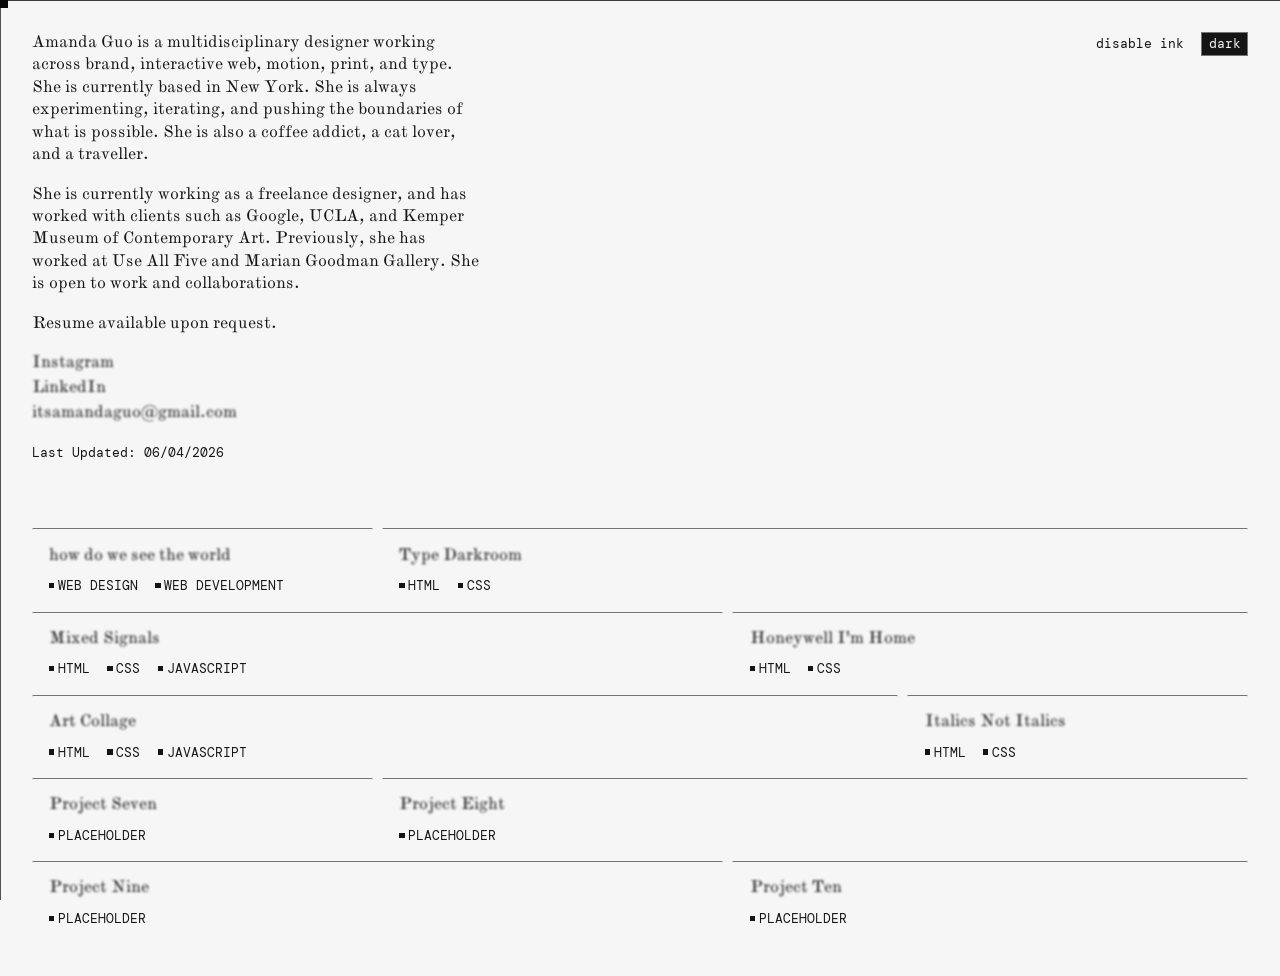
==== index.html @ 631e4f48 "update blur value" ====
<!DOCTYPE html>
<html>
	<head>
		<title>
			Amanda Guo Design
		</title>
		<meta name="viewport" content="width=device-width, initial-scale=1">
		<link rel="stylesheet" href="reset.css">
		<link rel="stylesheet" href="style.css">

		<link href="assets/icons/favicon.ico" rel="icon" sizes="any">
        <link href="assets/icons/favicon.svg" rel="icon" type="image/svg+xml">
        <link href="assets/icons/touch.png"  rel="apple-touch-icon">
        <meta property="description" content="This is a collection of typographic-driven projects designed and developed by Amanda Guo for Typography & Interaction at Parsons.">
        <meta content="https://amanda-gu.github.io/assets/sharecard.jpg" property="og:image">
	    <meta content="This is a collection of typographic-driven projects designed and developed by Amanda Guo for Typography & Interaction at Parsons." property="og:image:alt" >
	
		
		<script defer src="script.js"></script>
	</head>
	<body>
		<svg id="ink-filters" style="position:absolute;width:0;height:0;overflow:hidden" aria-hidden="true">
			<defs>
				<filter id="ink-1" color-interpolation-filters="sRGB" x="-30%" y="-30%" width="160%" height="160%">
					<feMorphology operator="dilate" radius="0.3" in="SourceGraphic" result="m"/>
					<feGaussianBlur stdDeviation="0.2" in="m"/>
				</filter>
				<filter id="ink-2" color-interpolation-filters="sRGB" x="-30%" y="-30%" width="160%" height="160%">
					<feMorphology operator="dilate" radius="0.9" in="SourceGraphic" result="m"/>
					<feGaussianBlur stdDeviation="0.5" in="m"/>
				</filter>
				<filter id="ink-3" color-interpolation-filters="sRGB" x="-30%" y="-30%" width="160%" height="160%">
					<feMorphology operator="dilate" radius="1.2" in="SourceGraphic" result="m"/>
					<feGaussianBlur stdDeviation="0.7" in="m"/>
				</filter>
				<filter id="ink-4" color-interpolation-filters="sRGB" x="-30%" y="-30%" width="160%" height="160%">
					<feMorphology operator="dilate" radius="2" in="SourceGraphic" result="m"/>
					<feGaussianBlur stdDeviation="1.0" in="m"/>
				</filter>
				<filter id="ink-5" color-interpolation-filters="sRGB" x="-30%" y="-30%" width="160%" height="160%">
					<feMorphology operator="dilate" radius="3" in="SourceGraphic" result="m"/>
					<feGaussianBlur stdDeviation="1.2" in="m"/>
				</filter>
			</defs>
		</svg>

		<div id="bg">

			<div id="h-line"></div>
			<div id="v-line"></div>
			<div id="sq"></div>
		</div>

	
		<header>
			<button id="ink-clear">disable ink</button>
			<button id="theme-toggle"></button>
		</header>

		<main>

			<section id="main-content">
				<p>
					<a href="#">Amanda Guo</a> is a multidisciplinary designer working across brand, interactive web, motion, print, and type. She is currently based in New York. She is always experimenting, iterating, and pushing the boundaries of what is possible. She is also a coffee addict, a cat lover, and a traveller.
				</p>

				<p>
					She is currently working as a freelance designer, and has worked with clients such as Google, UCLA, and Kemper Museum of Contemporary Art. Previously, she has worked at Use All Five and Marian Goodman Gallery. She is open to work and collaborations.
				</p>

				<p>
					Resume available upon request.
				</p>

				<section id="buttons">
					<a class="text-links" href="https://www.instagram.com/amanda_9uo/">
						Instagram
					</a>
					<a class="text-links" href="https://www.linkedin.com/in/amanda-jiaqi-guo/">
						LinkedIn
					</a>
					<a class="text-links" id="email-copy" href="#" onclick="copyEmail(event)">
						itsamandaguo@gmail.com
					</a>
				</section>

				<time datetime="2026-06-04">Last Updated: 06/04/2026</time>
			</section>
			

			<ul id="project"></ul>

		</main>
	</body>
</html>
---- style.css ----
@import url('https://fonts.googleapis.com/css2?family=Xanh+Mono:ital@0;1&family=DM+Mono:ital,wght@0,300;0,400;0,500;1,300;1,400;1,500&display=swap');

@font-face {
  font-family: 'Macaulay';
  src: url('/assets/Macaulays.otf') format('opentype');
  font-weight: normal;
  font-style: normal;
  font-display: swap; /* Improves performance */
}

:root{

    color-scheme: light dark;

    --light-primary-color: #151515;
    --dark-primary-color: #e6e8e0;

    --light-primary-opacity: rgba(255, 255, 255, 0.128);
    --dark-primary-opacity: #04040417;


    --light-secondary-color: #747474;
    --dark-secondary-color: #838880;

    --light-bg-color: #f7f6f6;
    --dark-bg-color: rgb(28, 28, 28);

    --light-bg-opacity: rgba(0, 0, 0, 0.04);
    --dark-bg-opacity: rgba(255, 255, 255, 0.04);

    --dark-grad: linear-gradient(0deg, #c4c4c4 0%, #ffffff 35%, #fbfbfb 100%);
    --light-grad: linear-gradient(0deg, #111111 90%, #111111 100%, #111111 100%);


    --sans: "Macaulay", monospace;
    --mono: "DM Mono", monospace;

    --card-height: 1rem;
    --card-width: auto;

    --body-copy: 1rem;
    --caption-copy: calc(var(--body-copy) * 0.8);
    --heading-copy: calc(var(--body-copy) * 1.3);

    --space-bar-0: 0.4rem;
    --space-bar-1: 0.6rem;
    --space-bar-2: calc(var(--space-bar-1) * 1.8);
    --space-bar-3: 4rem;
    --space-page-margin: 2rem;

    --blur: 0.08rem;

    --button-corner: 0.1rem;
    --button-style: solid 0.03rem light-dark(
            var(--light-secondary-color),
            var(--dark-secondary-color)
        );
    }

body::selection {
  color: light-dark(
        var(--light-bg-color),
        var(--dark-bg-color)
    );
  background-color: light-dark(
        var(--light-primary-color),
        var(--dark-primary-color)
    );
}
/* change selection color mdn https://developer.mozilla.org/en-US/docs/Web/CSS/Reference/Selectors/::selection */

body{
    cursor: none;
    color: light-dark(
        var(--light-primary-color),
        var(--dark-primary-color)
    );
    background-color: light-dark(
        var(--light-bg-color),
        var(--dark-bg-color)
    );
    font-family: var(--sans);
    font-size: var(--body-copy);
    display: grid;
    
    grid-template-rows: 1fr min-content;
    align-items: block-start;
    text-wrap: pretty;
}

main, footer{
    margin: var(--space-page-margin);
}

header{
    position: fixed;
    inset-block-start: var(--space-page-margin);
    inset-inline-end: var(--space-page-margin);
    font-size: var(--caption-copy);
    font-family: var(--mono);
    color: light-dark(
        var(--light-primary-color),
        var(--dark-primary-color)
    );
    z-index: 1;
    display: flex;
    align-items: center;
    gap: var(--space-bar-2);
}

#theme-toggle {
    all: unset;
    cursor: none;
    font-family: var(--mono);
    font-size: var(--caption-copy);
    padding-block: 0.15rem;
    padding-inline: 0.4rem;
    border: var(--button-style);
    background-color: light-dark(var(--light-primary-color), var(--dark-primary-color));
    color: light-dark(var(--light-bg-color), var(--dark-bg-color));

    transition: filter 400ms ease, background-color 400ms ease, color 400ms ease;

    &:hover {
        filter: blur(0);
        background-color: transparent;
        color: light-dark(var(--light-primary-color), var(--dark-primary-color));
    }
}

footer{
    margin-block-start:0;
    font-size: var(--caption-copy);
    display: flex;
    justify-content: space-between;
    align-items: baseline;
    p{
        padding-block: 0.2rem;
    }
    @media(width<500px){
        display: block;
    }
}

main{
    display: flex;
    flex-direction: column;
    row-gap: var(--space-bar-3);

    #main-content{
        max-width: 50ch;
        display: flex;
        flex-direction: column;
        row-gap: var(--space-bar-2);
        line-height: 140%;

        time{
            font-family: var(--mono);
            font-size: smaller;
        }

        .ink-char {
            display: inline;
            will-change: filter;
        }
    }

    #buttons{
        display: flex;
        flex-direction: column;
        gap: calc(var(--space-bar-0)*0.4);
    }

    .text-links{
        color: light-dark(
            var(--light-primary-color),
            var(--dark-primary-color)
        );
        transition: color 1200ms cubic-bezier(0.165, 0.84, 0.44, 1);
        filter: blur(var(--blur));
    }

    .text-links:hover{
        filter: blur(0);
    }

    #project{
        display: grid;
        grid-template-columns: repeat(7, 1fr);
        column-gap: var(--space-bar-1);

        /* 6-card repeat: row1=2+5, row2=4+3, row3=6+1 */
        .card:nth-child(6n+1) { grid-column: span 2; }
        .card:nth-child(6n+2) { grid-column: span 5; }
        .card:nth-child(6n+3) { grid-column: span 4; }
        .card:nth-child(6n+4) { grid-column: span 3; }
        .card:nth-child(6n+5) { grid-column: span 5; }
        .card:nth-child(6n+6) { grid-column: span 2; }

        .card {
            padding-block: var(--space-bar-2);
            padding-inline: var(--space-bar-2);
            display: flex;
            color: var(--secondary-color);
            border-radius: var(--button-corner);
            border-block-start: var(--button-style);

            transition: background-color 400ms cubic-bezier(0.165, 0.84, 0.44, 1);

            .cardinfo{
                display: flex;
                flex-direction: column;
                justify-content: space-between;
                width: 100%;

                p, .tags{
                    transition: color 400ms cubic-bezier(0.165, 0.84, 0.44, 1);
                    tag{
                        transition: color 400ms cubic-bezier(0.165, 0.84, 0.44, 1),
                                    background-color 400ms cubic-bezier(0.165, 0.84, 0.44, 1),
                                    border-radius 1200ms ease;
                    }
                }

                img{
                    pointer-events: none;
                    border-radius: var(--button-corner);
                    opacity: 0;
                    position: fixed;
                    width: 20rem;
                    scale: 0.9;
                    translate: -50% -50%;
                    transition: opacity 300ms ease-in-out, scale 300ms ease-in-out;
                    z-index: 10;
                }

                @media(width<700px){
                    img{
                        opacity: 1;
                        scale: 1;
                        position: static;
                        translate: 0%;
                        width: 100%;
                    }
                }

                .cardtitle{
                    display: flex;
                    gap: var(--space-bar-1);

                    .arrow{
                        opacity: 0;
                        transition: opacity 1200ms ease;
                    }
                }

                .tags{
                    font-family: var(--mono);
                    display: flex;
                    flex-wrap: wrap;
                    gap: var(--space-bar-2);
                    margin-block-start: var(--space-bar-1);

                    tag{
                        text-transform: uppercase;
                        font-size: var(--caption-copy);
                        display: inline-flex;
                        align-items: center;
                        gap: 0.3em;

                        &::before {
                            content: "";
                            display: block;
                            width: calc(var(--space-bar-0)*0.8);
                            height: calc(var(--space-bar-0)*0.8);
                            background-color: currentColor;
                            flex-shrink: 0;
                        }
                    }
                }
            }
        }

        .card:hover{
            background-color: light-dark(
                var(--light-primary-color),
                var(--dark-primary-color)
            );
            .text-links, p, tag {
                color: light-dark(
                    var(--light-bg-color),
                    var(--dark-bg-color)
                );
                filter: blur(0);
            }

            
            img {
                opacity: 1;
                scale: 1;
            }
            .arrow {
                opacity: 1;
            }
        }

        @media(width<700px){
            grid-template-columns: 1fr;
            .card, .card:nth-child(n) {
                grid-column: span 1;
            }
            .card{
                color: light-dark(
                    var(--light-primary-color),
                    var(--dark-primary-color)
                );
            }
        }

        @media(700px <= width < 1100px){
            grid-template-columns: repeat(2, 1fr);
            .card:nth-child(4n+1),
            .card:nth-child(4n+4) {
                grid-column: span 2;
            }
            .card:nth-child(4n+2),
            .card:nth-child(4n+3) {
                grid-column: span 1;
            }
        }
    }
}



h1:hover, #course:hover{
    color: light-dark(
        var(--light-secondary-color),
        var(--dark-secondary-color)
    );
    font-style: italic;
}

/* i want to have a cool hover efffect */
/* i found this gradient border example on codepen:https://codepen.io/gayane-gasparyan/pen/jOmaBQK */
/* i reversed the interaction so my border animated when on hover */

/* i learned that:
    this example uses pseudo element for the border.
    the border is an illusion made by offsetting the color block
    */

.cta{
    width: max-content;
    position: relative;
    justify-content: center;
    align-items: center;
    text-align: center;
    display: flex;
    font-size: var(--body-copy);

    background-color: light-dark(
        var(--light-primary-color),
        var(--dark-primary-color)
    );
    color: light-dark(
        var(--light-bg-color),
        var(--dark-bg-color)
    );
    border-radius: var(--button-corner);
    border: var(--button-style);
    transition: background-color 1000ms ease-in-out;
    transition: color 100ms ease-in-out;
}

.cta:before, .cta:after {
    content: "";
    position: absolute;
    border-radius: var(--button-corner);
    background-image: linear-gradient(
    var(--rotate)
    , #83858a, #636060 43%, #e6e6e6);
    z-index: -1;
    animation: none;
    opacity: 0;
    transition: border-radius 1000ms ease-in-out;
}

.cta:hover {
    background-color: transparent;
    color: light-dark(
        var(--light-primary-color),
        var(--dark-primary-color)
    );
    font-style: italic;
}
.cta:hover:before, .cta:hover:after {
    animation: spin 2.5s linear infinite;
    opacity: 1;
}

#bg{
    position: absolute;
    inset: 0;
    z-index: 2;    
    touch-action: none;
    pointer-events: none;
    mix-blend-mode: difference;
    div{
        position: fixed;
        translate: -50% -50%;
    }
    #h-line, #v-line{
        background-color: #ffffff;
    }

    #h-line{
                width: 200vw;
                height:  calc(var(--space-bar-0)/15);
    }

    #v-line{
        width: calc(var(--space-bar-0)/10);
        height: 200vh;
    }

    #sq{
        width: 1rem;
        height: 1rem;
        background-color: #ffffff;
    }
}



    


@media(width<1100px){
    body{
        height: max-content;
    }
}

@media(width<700px){
    :root{
        --space-page-margin: 1.4rem;
        --space-bar-1: 0.5rem; 

        --heading-copy: calc(var(--body-copy) * 1.3);
    }
    #project{
        li{
            padding-block: var(--space-bar-2);
        }
        .card{
             padding-inline: 0;
             padding-block: calc(var(--space-bar-3)*0.6);
            .cardinfo{
                flex-direction: column;
                row-gap: var(--space-bar-2);
                align-items: left;
               
                
                .cardtitle{
                    .arrow{
                    opacity: 1;
                }
            }
            
        }
        }   
    } 
}

@keyframes spin {
  0% {
    --rotate: 0deg;
  }
  100% {
    --rotate: 360deg;
  }
}

.project-window {
    position: fixed;
    width: clamp(20rem, 50vw, 44rem);
    height: 35rem;
    min-width: 18rem;
    min-height: 14rem;

    @media(width < 700px) {
        inset: 0;
        width: 100%;
        height: 100%;
        min-width: 0;
        min-height: 0;
        resize: none;
    }
    background-color: light-dark(var(--light-bg-color), var(--dark-bg-color));
    color: light-dark(var(--light-primary-color), var(--dark-primary-color));
    border: var(--button-style);
    display: flex;
    flex-direction: column;
    padding: var(--space-bar-2);
    overflow: auto;
    scrollbar-width: none;
    resize: both;
    scale: 0.97;
    opacity: 0;
    transition: opacity 300ms ease, scale 400ms cubic-bezier(0.165, 0.84, 0.44, 1);

    &::-webkit-scrollbar { display: none; }

    &.open {
        scale: 1;
        opacity: 1;
    }

    .win-header {
        display: flex;
        justify-content: space-between;
        align-items: center;
        user-select: none;
        padding-block-end: var(--space-bar-2);
        border-block-end: var(--button-style);
        margin-block-end: var(--space-bar-2);
        flex-shrink: 0;
    }

    .win-close {
        all: unset;
        cursor: none;
        color: light-dark(var(--light-primary-color), var(--dark-primary-color));
        display: inline-flex;

        svg { width: 1rem; height: 1rem; display: block; }
        rect, line { stroke-width: var(--space-bar-2); }

        rect {
            fill: currentColor;
            transition: fill 300ms ease;
        }

        line {
            stroke: light-dark(var(--light-bg-color), var(--dark-bg-color));
            transition: stroke 300ms ease;
        }

        &:hover {
            rect { fill: transparent; }
            line { stroke: currentColor; }
        }
    }

    .win-link {
        font-family: var(--mono);
        font-size: var(--caption-copy);
        color: light-dark(var(--light-primary-color), var(--dark-primary-color));
        filter: blur(var(--blur));
        transition: filter 400ms ease;
        &:hover { filter: blur(0); }
    }

    .win-title {
        font-size: var(--heading-copy);
        flex-shrink: 0;
    }

    .win-tags {
        font-family: var(--mono);
        display: flex;
        flex-wrap: wrap;
        gap: var(--space-bar-2);
        flex-shrink: 0;
        margin-block-end: var(--space-bar-1);

        tag {
            text-transform: uppercase;
            font-size: var(--caption-copy);
            display: inline-flex;
            align-items: center;
            gap: 0.3em;
            color: light-dark(var(--light-secondary-color), var(--dark-secondary-color));

            &::before {
                content: "";
                display: block;
                width: calc(var(--space-bar-0) * 0.8);
                height: calc(var(--space-bar-0) * 0.8);
                background-color: currentColor;
                flex-shrink: 0;
            }
        }
    }

    .win-image {
        width: 100%;
        border-radius: var(--button-corner);
    }
}

#bg {
    z-index: 1000;
}

#email-tooltip {
    position: fixed;
    pointer-events: none;
    font-family: 'DM Mono', monospace;
    font-size: 0.7rem;
    color: light-dark(var(--light-primary-color), var(--dark-primary-color));
    opacity: 0;
    transition: opacity 150ms ease;
    z-index: 9999;
    white-space: nowrap;
}

#email-tooltip.visible {
    opacity: 1;
}
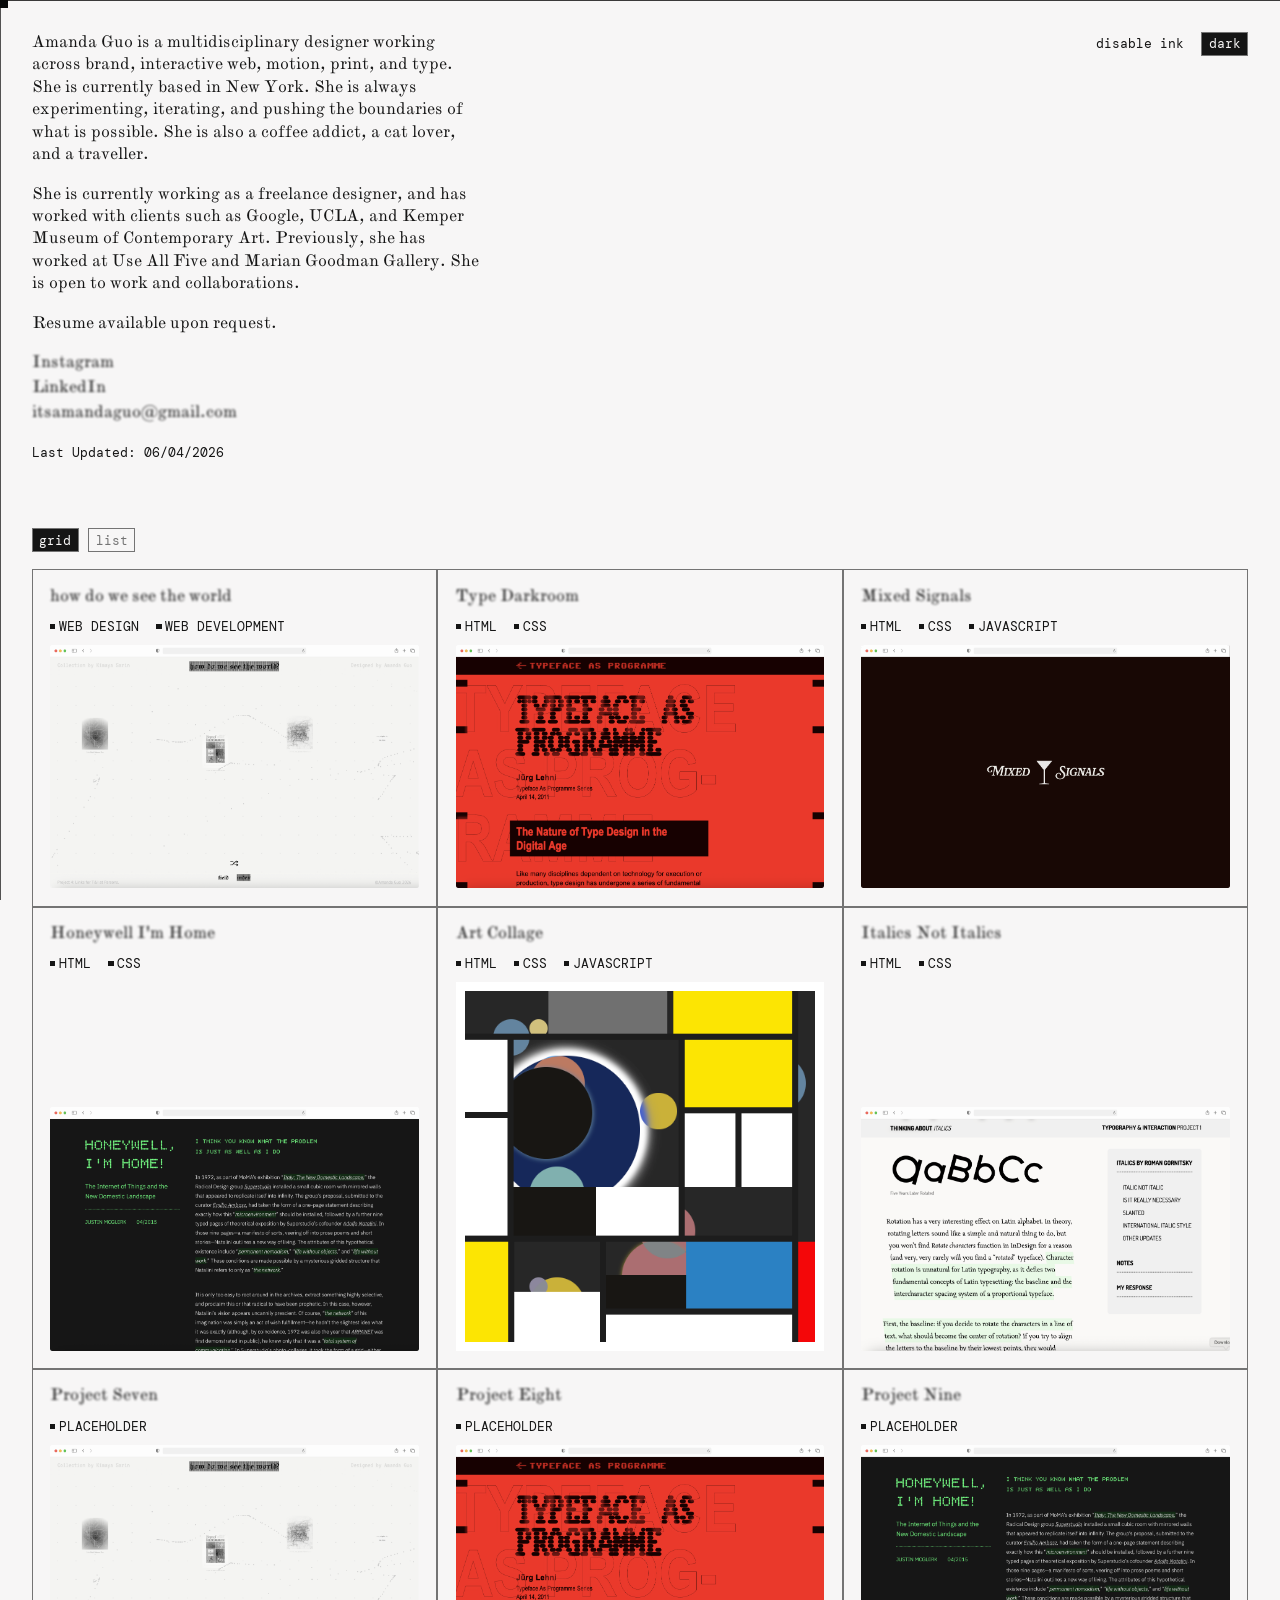
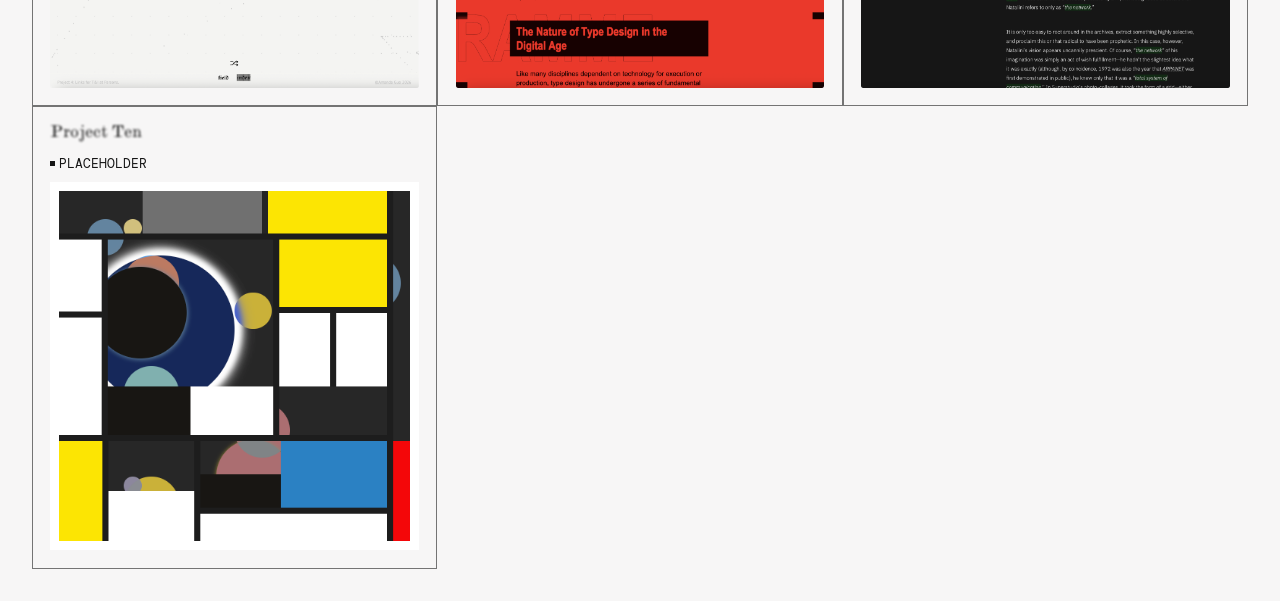
==== commit a3364f99: "list view: add grid/list toggle, 3-column grid, and responsive layout Co-Authored-By: Claude Sonnet " ====
--- a/index.html
+++ b/index.html
@@ -26,7 +26,7 @@
 					<feGaussianBlur stdDeviation="0.2" in="m"/>
 				</filter>
 				<filter id="ink-2" color-interpolation-filters="sRGB" x="-30%" y="-30%" width="160%" height="160%">
-					<feMorphology operator="dilate" radius="0.9" in="SourceGraphic" result="m"/>
+					<feMorphology operator="dilate" radius="0.7" in="SourceGraphic" result="m"/>
 					<feGaussianBlur stdDeviation="0.5" in="m"/>
 				</filter>
 				<filter id="ink-3" color-interpolation-filters="sRGB" x="-30%" y="-30%" width="160%" height="160%">
@@ -88,7 +88,13 @@
 			</section>
 			
 
-			<ul id="project"></ul>
+			<div id="project-section">
+				<div id="view-toggle">
+					<button class="view-btn active" data-view="grid">grid</button>
+					<button class="view-btn" data-view="list">list</button>
+				</div>
+				<ul id="project"></ul>
+			</div>
 
 		</main>
 	</body>
--- a/style.css
+++ b/style.css
@@ -184,26 +184,51 @@
         filter: blur(0);
     }
 
+    #project-section {
+        display: flex;
+        flex-direction: column;
+        gap: var(--space-bar-2);
+    }
+
+    #view-toggle {
+        display: flex;
+        gap: var(--space-bar-1);
+        font-family: var(--mono);
+        font-size: var(--caption-copy);
+
+        @media(width < 700px) { display: none; }
+
+        .view-btn {
+            all: unset;
+            cursor: none;
+            padding-block: 0.15rem;
+            padding-inline: 0.4rem;
+            border: var(--button-style);
+            color: light-dark(var(--light-secondary-color), var(--dark-secondary-color));
+            transition: background-color 300ms ease, color 300ms ease;
+
+            &.active {
+                background-color: light-dark(var(--light-primary-color), var(--dark-primary-color));
+                color: light-dark(var(--light-bg-color), var(--dark-bg-color));
+            }
+
+            &:not(.active):hover {
+                color: light-dark(var(--light-primary-color), var(--dark-primary-color));
+            }
+        }
+    }
+
     #project{
         display: grid;
-        grid-template-columns: repeat(7, 1fr);
-        column-gap: var(--space-bar-1);
-
-        /* 6-card repeat: row1=2+5, row2=4+3, row3=6+1 */
-        .card:nth-child(6n+1) { grid-column: span 2; }
-        .card:nth-child(6n+2) { grid-column: span 5; }
-        .card:nth-child(6n+3) { grid-column: span 4; }
-        .card:nth-child(6n+4) { grid-column: span 3; }
-        .card:nth-child(6n+5) { grid-column: span 5; }
-        .card:nth-child(6n+6) { grid-column: span 2; }
+        grid-template-columns: repeat(3, 1fr);
+        /* column-gap: var(--space-bar-1); */
 
         .card {
             padding-block: var(--space-bar-2);
             padding-inline: var(--space-bar-2);
             display: flex;
             color: var(--secondary-color);
-            border-radius: var(--button-corner);
-            border-block-start: var(--button-style);
+            border: var(--button-style);
 
             transition: background-color 400ms cubic-bezier(0.165, 0.84, 0.44, 1);
 
@@ -212,6 +237,12 @@
                 flex-direction: column;
                 justify-content: space-between;
                 width: 100%;
+
+                .card-text {
+                    display: flex;
+                    flex-direction: column;
+                    gap: 0;
+                }
 
                 p, .tags{
                     transition: color 400ms cubic-bezier(0.165, 0.84, 0.44, 1);
@@ -222,7 +253,7 @@
                     }
                 }
 
-                img{
+                .img-cursor{
                     pointer-events: none;
                     border-radius: var(--button-corner);
                     opacity: 0;
@@ -234,13 +265,18 @@
                     z-index: 10;
                 }
 
+                .img-static{
+                    pointer-events: none;
+                    border-radius: var(--button-corner);
+                    opacity: 1;
+                    width: 100%;
+                    margin-block-start: var(--space-bar-1);
+                    transition: opacity 300ms ease-in-out;
+                }
+
                 @media(width<700px){
-                    img{
-                        opacity: 1;
-                        scale: 1;
-                        position: static;
-                        translate: 0%;
-                        width: 100%;
+                    .img-cursor{
+                        display: none;
                     }
                 }
 
@@ -295,10 +331,13 @@
             }
 
             
-            img {
+            .img-cursor {
                 opacity: 1;
                 scale: 1;
             }
+            .img-static {
+                opacity: 0;
+            }
             .arrow {
                 opacity: 1;
             }
@@ -306,9 +345,31 @@
 
         @media(width<700px){
             grid-template-columns: 1fr;
-            .card, .card:nth-child(n) {
-                grid-column: span 1;
-            }
+
+            &[data-view="list"] {
+                grid-template-columns: 1fr;
+
+                .card {
+                    flex-direction: column;
+                    align-items: unset;
+                    padding-block: var(--space-bar-2);
+
+                    .cardinfo {
+                        flex-direction: column;
+
+                        .card-text {
+                            flex-direction: column;
+                            justify-content: unset;
+                            width: auto;
+                        }
+
+                        .tags { margin-block-start: var(--space-bar-1); }
+
+                        .img-static { display: block; }
+                    }
+                }
+            }
+
             .card{
                 color: light-dark(
                     var(--light-primary-color),
@@ -319,13 +380,41 @@
 
         @media(700px <= width < 1100px){
             grid-template-columns: repeat(2, 1fr);
-            .card:nth-child(4n+1),
-            .card:nth-child(4n+4) {
-                grid-column: span 2;
-            }
-            .card:nth-child(4n+2),
-            .card:nth-child(4n+3) {
-                grid-column: span 1;
+        }
+
+        &[data-view="list"] {
+            grid-template-columns: 1fr;
+
+            .card {
+                flex-direction: row;
+                align-items: center;
+                justify-content: space-between;
+                padding-block: var(--space-bar-1);
+
+                .cardinfo {
+                    flex-direction: row;
+                    align-items: center;
+                    justify-content: space-between;
+                    gap: var(--space-bar-2);
+
+                    .card-text {
+                        flex-direction: row;
+                        align-items: baseline;
+                        justify-content: space-between;
+                        width: 100%;
+                    }
+
+                    .tags {
+                        margin-block-start: 0;
+                        flex-wrap: nowrap;
+                    }
+
+                    .img-static {
+                        display: none;
+                    }
+                }
+
+                .arrow { opacity: 1; }
             }
         }
     }
@@ -443,6 +532,14 @@
 }
 
 @media(width<700px){
+    #ink-clear { display: none; }
+
+    header {
+        position: static;
+        margin: var(--space-page-margin);
+        margin-block-end: 0;
+    }
+
     :root{
         --space-page-margin: 1.4rem;
         --space-bar-1: 0.5rem; 
@@ -502,7 +599,7 @@
     border: var(--button-style);
     display: flex;
     flex-direction: column;
-    padding: var(--space-bar-2);
+    padding: 0 var(--space-bar-2) var(--space-bar-2);
     overflow: auto;
     scrollbar-width: none;
     resize: both;
@@ -518,14 +615,18 @@
     }
 
     .win-header {
+        position: sticky;
+        inset-block-start: 0;
+        z-index: 1;
         display: flex;
         justify-content: space-between;
         align-items: center;
         user-select: none;
-        padding-block-end: var(--space-bar-2);
+        padding-block: var(--space-bar-2);
         border-block-end: var(--button-style);
         margin-block-end: var(--space-bar-2);
         flex-shrink: 0;
+        background-color: light-dark(var(--light-bg-color), var(--dark-bg-color));
     }
 
     .win-close {
@@ -594,9 +695,100 @@
         }
     }
 
-    .win-image {
-        width: 100%;
-        border-radius: var(--button-corner);
+    .win-gallery {
+        display: flex;
+        flex-direction: column;
+        gap: var(--space-bar-3);
+        padding-block-start: var(--space-bar-2);
+    }
+
+    .win-gallery-item {
+        display: grid;
+        gap: var(--space-bar-2);
+
+        img {
+            width: 100%;
+            border-radius: var(--button-corner);
+            display: block;
+        }
+
+        .win-caption {
+            font-family: var(--mono);
+            font-size: var(--caption-copy);
+            color: light-dark(var(--light-secondary-color), var(--dark-secondary-color));
+            line-height: 1.5;
+        }
+    }
+
+    /* layout: full — image full width, caption below centered */
+    .win-gallery-item.layout-full {
+        grid-template-rows: auto auto;
+
+        .win-caption {
+            text-align: center;
+            max-width: 36ch;
+            margin-inline: auto;
+        }
+    }
+
+    /* layout: beside-right — caption left, image right */
+    .win-gallery-item.layout-beside-right {
+        grid-template-columns: 1fr 1.4fr;
+        align-items: center;
+
+        .win-caption { order: 0; }
+        img { order: 1; }
+    }
+
+    /* layout: beside-left — image left, caption right */
+    .win-gallery-item.layout-beside-left {
+        grid-template-columns: 1.4fr 1fr;
+        align-items: center;
+
+        img { order: 0; }
+        .win-caption { order: 1; }
+    }
+
+    /* layout: offset — image ~65% wide, aligned right; caption top-left */
+    .win-gallery-item.layout-offset {
+        grid-template-columns: 1fr 1.8fr;
+        align-items: start;
+
+        .win-caption {
+            order: 0;
+            padding-block-start: var(--space-bar-1);
+        }
+        img {
+            order: 1;
+        }
+    }
+
+    /* layout: overlay — image full width, caption overlaid at bottom */
+    .win-gallery-item.layout-overlay {
+        position: relative;
+        display: block;
+
+        img { width: 100%; }
+
+        .win-caption {
+            position: absolute;
+            inset-block-end: 0;
+            inset-inline: 0;
+            padding: var(--space-bar-1) var(--space-bar-2);
+            background: linear-gradient(transparent, light-dark(rgba(0,0,0,0.55), rgba(0,0,0,0.7)));
+            color: #e6e8e0;
+            border-radius: 0 0 var(--button-corner) var(--button-corner);
+        }
+    }
+
+    @media(width < 700px) {
+        .win-gallery-item.layout-beside-right,
+        .win-gallery-item.layout-beside-left,
+        .win-gallery-item.layout-offset {
+            grid-template-columns: 1fr;
+
+            img, .win-caption { order: unset; }
+        }
     }
 }
 
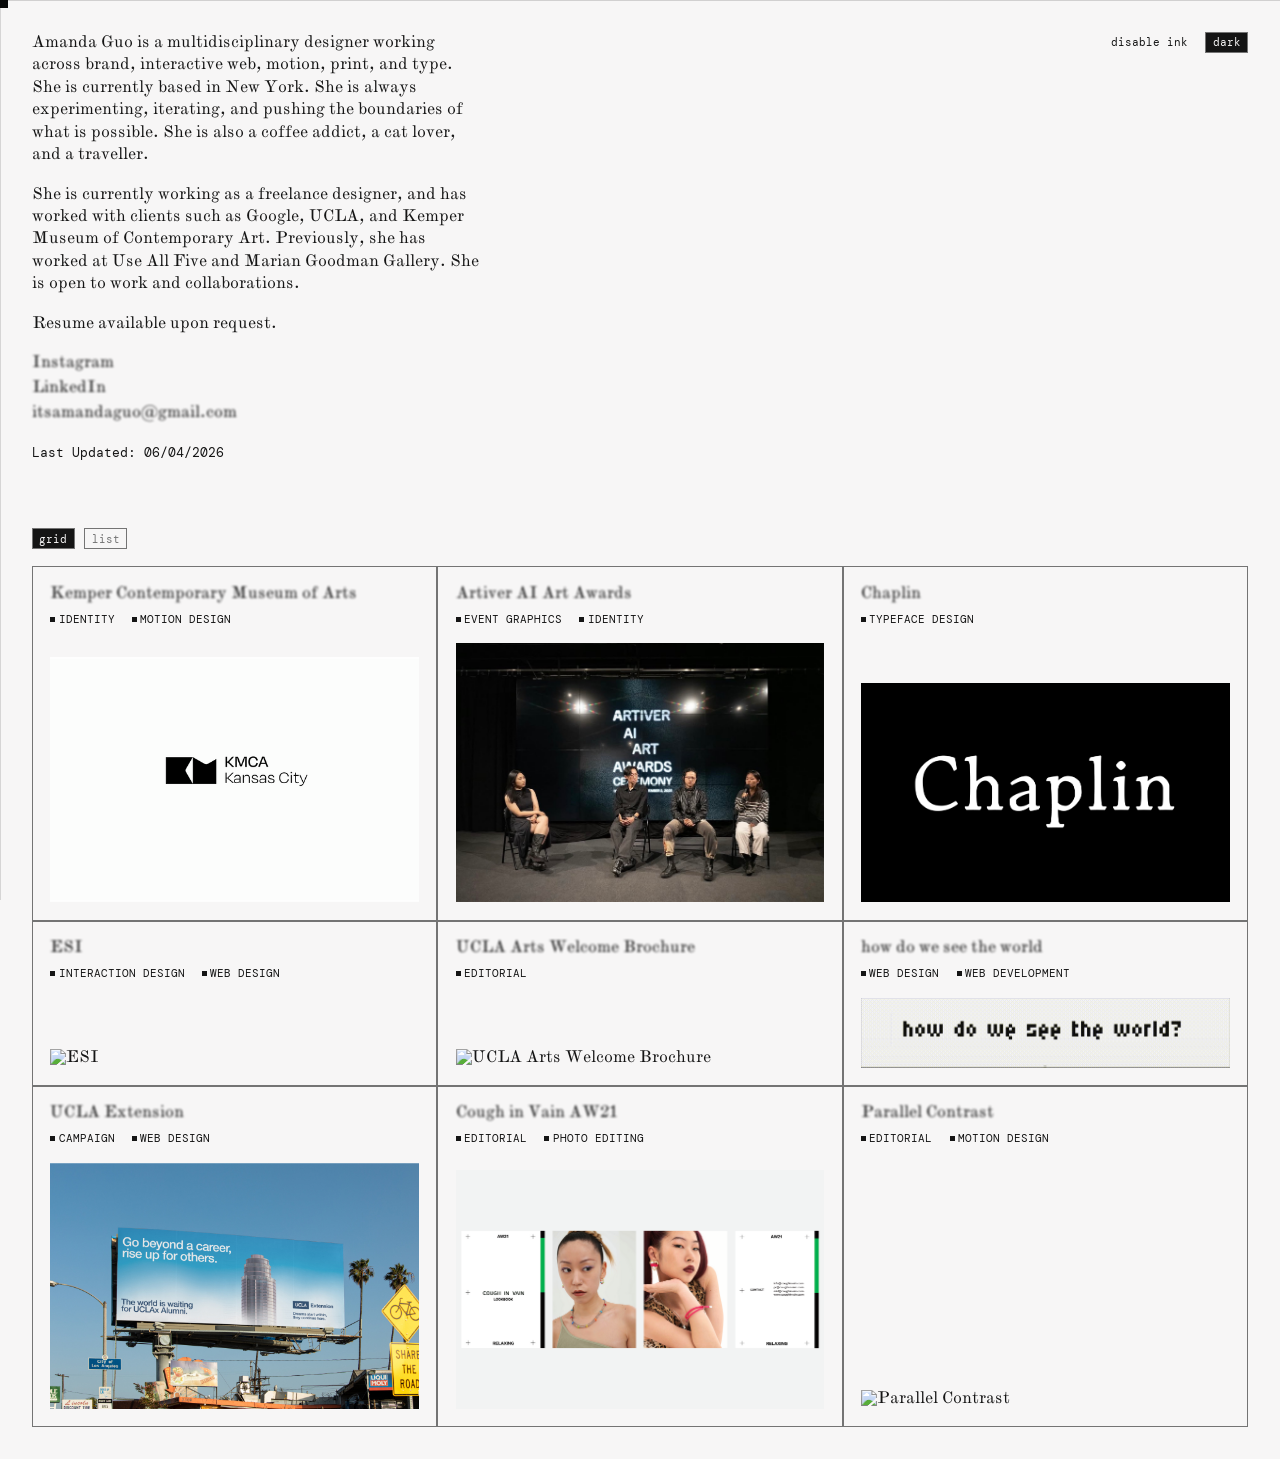
==== commit 65e866e0: "Refactor ink bleed effect to ring-based overlay with liquid edges Replaces per-character span filter" ====
--- a/index.html
+++ b/index.html
@@ -21,25 +21,35 @@
 	<body>
 		<svg id="ink-filters" style="position:absolute;width:0;height:0;overflow:hidden" aria-hidden="true">
 			<defs>
+				<filter id="ink-liquid-edge" x="-60%" y="-60%" width="220%" height="220%">
+					<feTurbulence type="fractalNoise" baseFrequency="0.025" numOctaves="2" seed="8" result="noise"/>
+					<feDisplacementMap in="SourceGraphic" in2="noise" scale="14" xChannelSelector="R" yChannelSelector="G" result="displaced"/>
+					<feGaussianBlur stdDeviation="6" in="displaced"/>
+				</filter>
+				<mask id="ink-mask-1" maskUnits="userSpaceOnUse" x="0" y="0" width="9999" height="9999"><circle id="ink-mc-1" cx="-9999" cy="-9999" r="1" fill="white" filter="url(#ink-liquid-edge)"/></mask>
+				<mask id="ink-mask-2" maskUnits="userSpaceOnUse" x="0" y="0" width="9999" height="9999"><circle id="ink-mc-2" cx="-9999" cy="-9999" r="1" fill="white" filter="url(#ink-liquid-edge)"/></mask>
+				<mask id="ink-mask-3" maskUnits="userSpaceOnUse" x="0" y="0" width="9999" height="9999"><circle id="ink-mc-3" cx="-9999" cy="-9999" r="1" fill="white" filter="url(#ink-liquid-edge)"/></mask>
+				<mask id="ink-mask-4" maskUnits="userSpaceOnUse" x="0" y="0" width="9999" height="9999"><circle id="ink-mc-4" cx="-9999" cy="-9999" r="1" fill="white" filter="url(#ink-liquid-edge)"/></mask>
+				<mask id="ink-mask-5" maskUnits="userSpaceOnUse" x="0" y="0" width="9999" height="9999"><circle id="ink-mc-5" cx="-9999" cy="-9999" r="1" fill="white" filter="url(#ink-liquid-edge)"/></mask>
 				<filter id="ink-1" color-interpolation-filters="sRGB" x="-30%" y="-30%" width="160%" height="160%">
-					<feMorphology operator="dilate" radius="0.3" in="SourceGraphic" result="m"/>
+					<feMorphology operator="dilate" radius="0.1" in="SourceGraphic" result="m"/>
+					<feGaussianBlur stdDeviation="0.1" in="m"/>
+				</filter>
+				<filter id="ink-2" color-interpolation-filters="sRGB" x="-30%" y="-30%" width="160%" height="160%">
+					<feMorphology operator="dilate" radius="0.35" in="SourceGraphic" result="m"/>
 					<feGaussianBlur stdDeviation="0.2" in="m"/>
 				</filter>
-				<filter id="ink-2" color-interpolation-filters="sRGB" x="-30%" y="-30%" width="160%" height="160%">
-					<feMorphology operator="dilate" radius="0.7" in="SourceGraphic" result="m"/>
+				<filter id="ink-3" color-interpolation-filters="sRGB" x="-30%" y="-30%" width="160%" height="160%">
+					<feMorphology operator="dilate" radius="0.8" in="SourceGraphic" result="m"/>
+					<feGaussianBlur stdDeviation="0.35" in="m"/>
+				</filter>
+				<filter id="ink-4" color-interpolation-filters="sRGB" x="-30%" y="-30%" width="160%" height="160%">
+					<feMorphology operator="dilate" radius="1.2" in="SourceGraphic" result="m"/>
 					<feGaussianBlur stdDeviation="0.5" in="m"/>
 				</filter>
-				<filter id="ink-3" color-interpolation-filters="sRGB" x="-30%" y="-30%" width="160%" height="160%">
-					<feMorphology operator="dilate" radius="1.2" in="SourceGraphic" result="m"/>
+				<filter id="ink-5" color-interpolation-filters="sRGB" x="-30%" y="-30%" width="160%" height="160%">
+					<feMorphology operator="dilate" radius="1.9" in="SourceGraphic" result="m"/>
 					<feGaussianBlur stdDeviation="0.7" in="m"/>
-				</filter>
-				<filter id="ink-4" color-interpolation-filters="sRGB" x="-30%" y="-30%" width="160%" height="160%">
-					<feMorphology operator="dilate" radius="2" in="SourceGraphic" result="m"/>
-					<feGaussianBlur stdDeviation="1.0" in="m"/>
-				</filter>
-				<filter id="ink-5" color-interpolation-filters="sRGB" x="-30%" y="-30%" width="160%" height="160%">
-					<feMorphology operator="dilate" radius="3" in="SourceGraphic" result="m"/>
-					<feGaussianBlur stdDeviation="1.2" in="m"/>
 				</filter>
 			</defs>
 		</svg>
--- a/style.css
+++ b/style.css
@@ -2,7 +2,7 @@
 
 @font-face {
   font-family: 'Macaulay';
-  src: url('/assets/Macaulays.otf') format('opentype');
+  src: url('assets/Macaulays.otf') format('opentype');
   font-weight: normal;
   font-style: normal;
   font-display: swap; /* Improves performance */
@@ -39,8 +39,8 @@
     --card-width: auto;
 
     --body-copy: 1rem;
-    --caption-copy: calc(var(--body-copy) * 0.8);
-    --heading-copy: calc(var(--body-copy) * 1.3);
+    --caption-copy: calc(var(--body-copy) * 0.7);
+    --heading-copy: calc(var(--body-copy) * 1.2);
 
     --space-bar-0: 0.4rem;
     --space-bar-1: 0.6rem;
@@ -128,6 +128,13 @@
     }
 }
 
+.ink-ring {
+    position: fixed;
+    inset: 0;
+    pointer-events: none;
+    user-select: none;
+}
+
 footer{
     margin-block-start:0;
     font-size: var(--caption-copy);
@@ -159,10 +166,6 @@
             font-size: smaller;
         }
 
-        .ink-char {
-            display: inline;
-            will-change: filter;
-        }
     }
 
     #buttons{
@@ -241,7 +244,7 @@
                 .card-text {
                     display: flex;
                     flex-direction: column;
-                    gap: 0;
+                    gap: var(--space-bar-0);
                 }
 
                 p, .tags{
@@ -270,7 +273,7 @@
                     border-radius: var(--button-corner);
                     opacity: 1;
                     width: 100%;
-                    margin-block-start: var(--space-bar-1);
+                    margin-block-start: var(--space-bar-2);
                     transition: opacity 300ms ease-in-out;
                 }
 
@@ -295,7 +298,6 @@
                     display: flex;
                     flex-wrap: wrap;
                     gap: var(--space-bar-2);
-                    margin-block-start: var(--space-bar-1);
 
                     tag{
                         text-transform: uppercase;
@@ -497,10 +499,13 @@
     mix-blend-mode: difference;
     div{
         position: fixed;
+        left: 0;
+        top: 0;
         translate: -50% -50%;
     }
     #h-line, #v-line{
         background-color: #ffffff;
+        opacity: 0.2;
     }
 
     #h-line{
@@ -532,7 +537,8 @@
 }
 
 @media(width<700px){
-    #ink-clear { display: none; }
+    #bg { display: none; }
+    body, button, a { cursor: auto; }
 
     header {
         position: static;
@@ -612,6 +618,17 @@
     &.open {
         scale: 1;
         opacity: 1;
+    }
+
+    &.fullscreen {
+        inset: 0 !important;
+        width: 100% !important;
+        height: 100% !important;
+        resize: none;
+
+        .win-fullscreen::after {
+            mask-image: url('assets/shrink.svg');
+        }
     }
 
     .win-header {
@@ -629,15 +646,36 @@
         background-color: light-dark(var(--light-bg-color), var(--dark-bg-color));
     }
 
-    .win-close {
+    .win-controls {
+        display: flex;
+        align-items: center;
+        gap: var(--space-bar-1);
+    }
+
+    .win-close,
+    .win-fullscreen {
         all: unset;
         cursor: none;
         color: light-dark(var(--light-primary-color), var(--dark-primary-color));
         display: inline-flex;
 
         svg { width: 1rem; height: 1rem; display: block; }
-        rect, line { stroke-width: var(--space-bar-2); }
-
+        rect, line, polyline { stroke-width: var(--space-bar-2); }
+    }
+
+    .win-fullscreen {
+        &::after {
+            content: '';
+            display: block;
+            width: 1rem;
+            height: 1rem;
+            mask: url('assets/expand.svg') center / contain no-repeat;
+            background-color: currentColor;
+            transition: rotate 300ms ease;
+        }
+    }
+
+    .win-close {
         rect {
             fill: currentColor;
             transition: fill 300ms ease;
@@ -664,33 +702,37 @@
     }
 
     .win-title {
-        font-size: var(--heading-copy);
         flex-shrink: 0;
     }
 
-    .win-tags {
-        font-family: var(--mono);
-        display: flex;
-        flex-wrap: wrap;
-        gap: var(--space-bar-2);
+    .win-info {
         flex-shrink: 0;
         margin-block-end: var(--space-bar-1);
-
-        tag {
-            text-transform: uppercase;
-            font-size: var(--caption-copy);
-            display: inline-flex;
-            align-items: center;
-            gap: 0.3em;
-            color: light-dark(var(--light-secondary-color), var(--dark-secondary-color));
-
-            &::before {
-                content: "";
-                display: block;
-                width: calc(var(--space-bar-0) * 0.8);
-                height: calc(var(--space-bar-0) * 0.8);
-                background-color: currentColor;
-                flex-shrink: 0;
+        display: flex;
+        flex-direction: column;
+        gap: var(--space-bar-0);
+
+        .tags {
+            font-family: var(--mono);
+            display: flex;
+            flex-wrap: wrap;
+            gap: var(--space-bar-2);
+
+            tag {
+                text-transform: uppercase;
+                font-size: var(--caption-copy);
+                display: inline-flex;
+                align-items: center;
+                gap: 0.3em;
+
+                &::before {
+                    content: "";
+                    display: block;
+                    width: calc(var(--space-bar-0) * 0.8);
+                    height: calc(var(--space-bar-0) * 0.8);
+                    background-color: currentColor;
+                    flex-shrink: 0;
+                }
             }
         }
     }
@@ -713,28 +755,21 @@
         }
 
         .win-caption {
-            font-family: var(--mono);
             font-size: var(--caption-copy);
             color: light-dark(var(--light-secondary-color), var(--dark-secondary-color));
             line-height: 1.5;
         }
     }
 
-    /* layout: full — image full width, caption below centered */
+    /* layout: full — image full width, caption below left */
     .win-gallery-item.layout-full {
         grid-template-rows: auto auto;
-
-        .win-caption {
-            text-align: center;
-            max-width: 36ch;
-            margin-inline: auto;
-        }
     }
 
     /* layout: beside-right — caption left, image right */
     .win-gallery-item.layout-beside-right {
         grid-template-columns: 1fr 1.4fr;
-        align-items: center;
+        align-items: start;
 
         .win-caption { order: 0; }
         img { order: 1; }
@@ -743,7 +778,7 @@
     /* layout: beside-left — image left, caption right */
     .win-gallery-item.layout-beside-left {
         grid-template-columns: 1.4fr 1fr;
-        align-items: center;
+        align-items: start;
 
         img { order: 0; }
         .win-caption { order: 1; }
@@ -761,6 +796,12 @@
         img {
             order: 1;
         }
+    }
+
+    /* layout: double — two images side by side, description in third column */
+    .win-gallery-item.layout-double {
+        grid-template-columns: 1fr 1fr 1fr;
+        align-items: start;
     }
 
     /* layout: overlay — image full width, caption overlaid at bottom */
@@ -784,7 +825,8 @@
     @media(width < 700px) {
         .win-gallery-item.layout-beside-right,
         .win-gallery-item.layout-beside-left,
-        .win-gallery-item.layout-offset {
+        .win-gallery-item.layout-offset,
+        .win-gallery-item.layout-double {
             grid-template-columns: 1fr;
 
             img, .win-caption { order: unset; }
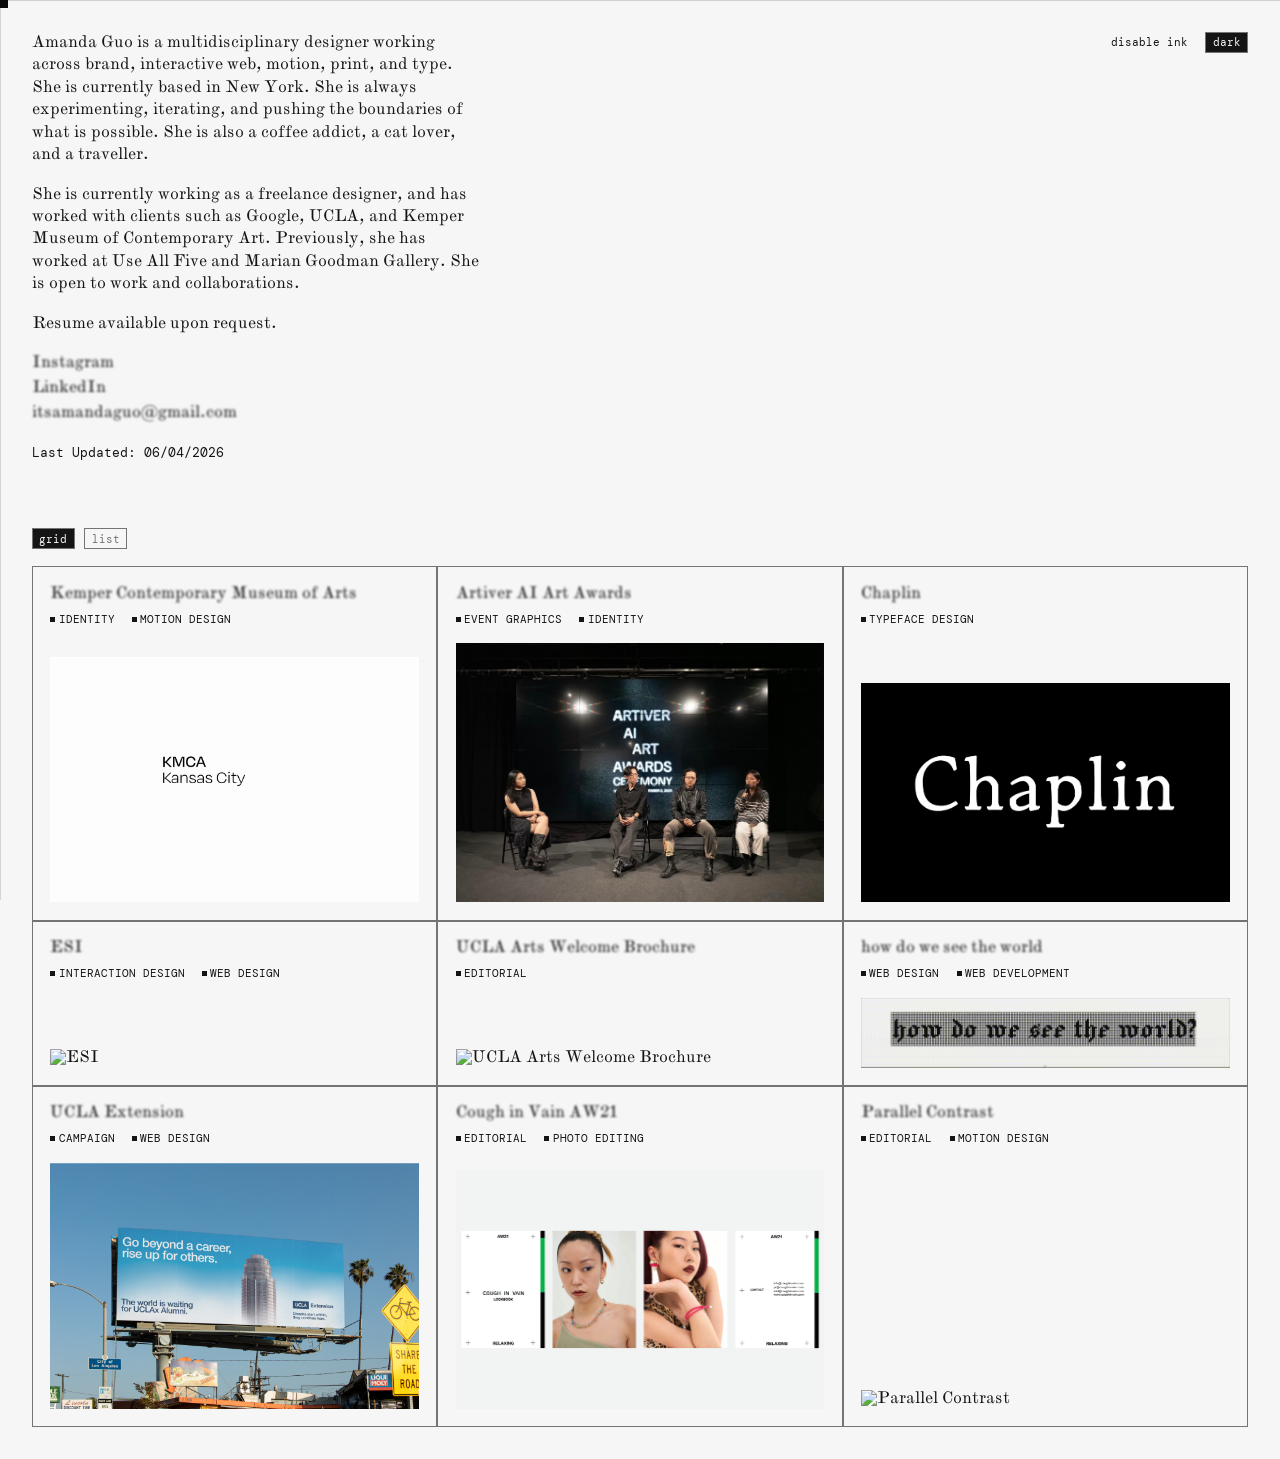
==== commit 0a75df8a: "Add ink effect tail with velocity stretch and irregular edges Ink mask lags behind cursor with lerp " ====
--- a/index.html
+++ b/index.html
@@ -22,34 +22,34 @@
 		<svg id="ink-filters" style="position:absolute;width:0;height:0;overflow:hidden" aria-hidden="true">
 			<defs>
 				<filter id="ink-liquid-edge" x="-60%" y="-60%" width="220%" height="220%">
-					<feTurbulence type="fractalNoise" baseFrequency="0.025" numOctaves="2" seed="8" result="noise"/>
-					<feDisplacementMap in="SourceGraphic" in2="noise" scale="14" xChannelSelector="R" yChannelSelector="G" result="displaced"/>
-					<feGaussianBlur stdDeviation="6" in="displaced"/>
+					<feTurbulence type="fractalNoise" baseFrequency="0.03" numOctaves="20" seed="8" result="noise"/>
+					<feDisplacementMap in="SourceGraphic" in2="noise" scale="120" xChannelSelector="R" yChannelSelector="G" result="displaced"/>
+					<feGaussianBlur stdDeviation="2" in="displaced"/>
 				</filter>
-				<mask id="ink-mask-1" maskUnits="userSpaceOnUse" x="0" y="0" width="9999" height="9999"><circle id="ink-mc-1" cx="-9999" cy="-9999" r="1" fill="white" filter="url(#ink-liquid-edge)"/></mask>
-				<mask id="ink-mask-2" maskUnits="userSpaceOnUse" x="0" y="0" width="9999" height="9999"><circle id="ink-mc-2" cx="-9999" cy="-9999" r="1" fill="white" filter="url(#ink-liquid-edge)"/></mask>
-				<mask id="ink-mask-3" maskUnits="userSpaceOnUse" x="0" y="0" width="9999" height="9999"><circle id="ink-mc-3" cx="-9999" cy="-9999" r="1" fill="white" filter="url(#ink-liquid-edge)"/></mask>
-				<mask id="ink-mask-4" maskUnits="userSpaceOnUse" x="0" y="0" width="9999" height="9999"><circle id="ink-mc-4" cx="-9999" cy="-9999" r="1" fill="white" filter="url(#ink-liquid-edge)"/></mask>
-				<mask id="ink-mask-5" maskUnits="userSpaceOnUse" x="0" y="0" width="9999" height="9999"><circle id="ink-mc-5" cx="-9999" cy="-9999" r="1" fill="white" filter="url(#ink-liquid-edge)"/></mask>
+				<mask id="ink-mask-1" maskUnits="userSpaceOnUse" x="0" y="0" width="9999" height="9999"><g id="ink-g-1" transform="translate(-9999,-9999)"><ellipse id="ink-mc-1" cx="0" cy="0" rx="1" ry="1" fill="white" filter="url(#ink-liquid-edge)"/></g></mask>
+				<mask id="ink-mask-2" maskUnits="userSpaceOnUse" x="0" y="0" width="9999" height="9999"><g id="ink-g-2" transform="translate(-9999,-9999)"><ellipse id="ink-mc-2" cx="0" cy="0" rx="1" ry="1" fill="white" filter="url(#ink-liquid-edge)"/></g></mask>
+				<mask id="ink-mask-3" maskUnits="userSpaceOnUse" x="0" y="0" width="9999" height="9999"><g id="ink-g-3" transform="translate(-9999,-9999)"><ellipse id="ink-mc-3" cx="0" cy="0" rx="1" ry="1" fill="white" filter="url(#ink-liquid-edge)"/></g></mask>
+				<mask id="ink-mask-4" maskUnits="userSpaceOnUse" x="0" y="0" width="9999" height="9999"><g id="ink-g-4" transform="translate(-9999,-9999)"><ellipse id="ink-mc-4" cx="0" cy="0" rx="1" ry="1" fill="white" filter="url(#ink-liquid-edge)"/></g></mask>
+				<mask id="ink-mask-5" maskUnits="userSpaceOnUse" x="0" y="0" width="9999" height="9999"><g id="ink-g-5" transform="translate(-9999,-9999)"><ellipse id="ink-mc-5" cx="0" cy="0" rx="1" ry="1" fill="white" filter="url(#ink-liquid-edge)"/></g></mask>
 				<filter id="ink-1" color-interpolation-filters="sRGB" x="-30%" y="-30%" width="160%" height="160%">
 					<feMorphology operator="dilate" radius="0.1" in="SourceGraphic" result="m"/>
 					<feGaussianBlur stdDeviation="0.1" in="m"/>
 				</filter>
 				<filter id="ink-2" color-interpolation-filters="sRGB" x="-30%" y="-30%" width="160%" height="160%">
-					<feMorphology operator="dilate" radius="0.35" in="SourceGraphic" result="m"/>
+					<feMorphology operator="dilate" radius="0.4" in="SourceGraphic" result="m"/>
 					<feGaussianBlur stdDeviation="0.2" in="m"/>
 				</filter>
 				<filter id="ink-3" color-interpolation-filters="sRGB" x="-30%" y="-30%" width="160%" height="160%">
 					<feMorphology operator="dilate" radius="0.8" in="SourceGraphic" result="m"/>
-					<feGaussianBlur stdDeviation="0.35" in="m"/>
+					<feGaussianBlur stdDeviation="0.3" in="m"/>
 				</filter>
 				<filter id="ink-4" color-interpolation-filters="sRGB" x="-30%" y="-30%" width="160%" height="160%">
 					<feMorphology operator="dilate" radius="1.2" in="SourceGraphic" result="m"/>
-					<feGaussianBlur stdDeviation="0.5" in="m"/>
+					<feGaussianBlur stdDeviation="0.4" in="m"/>
 				</filter>
 				<filter id="ink-5" color-interpolation-filters="sRGB" x="-30%" y="-30%" width="160%" height="160%">
-					<feMorphology operator="dilate" radius="1.9" in="SourceGraphic" result="m"/>
-					<feGaussianBlur stdDeviation="0.7" in="m"/>
+					<feMorphology operator="dilate" radius="1.6" in="SourceGraphic" result="m"/>
+					<feGaussianBlur stdDeviation="0.5" in="m"/>
 				</filter>
 			</defs>
 		</svg>
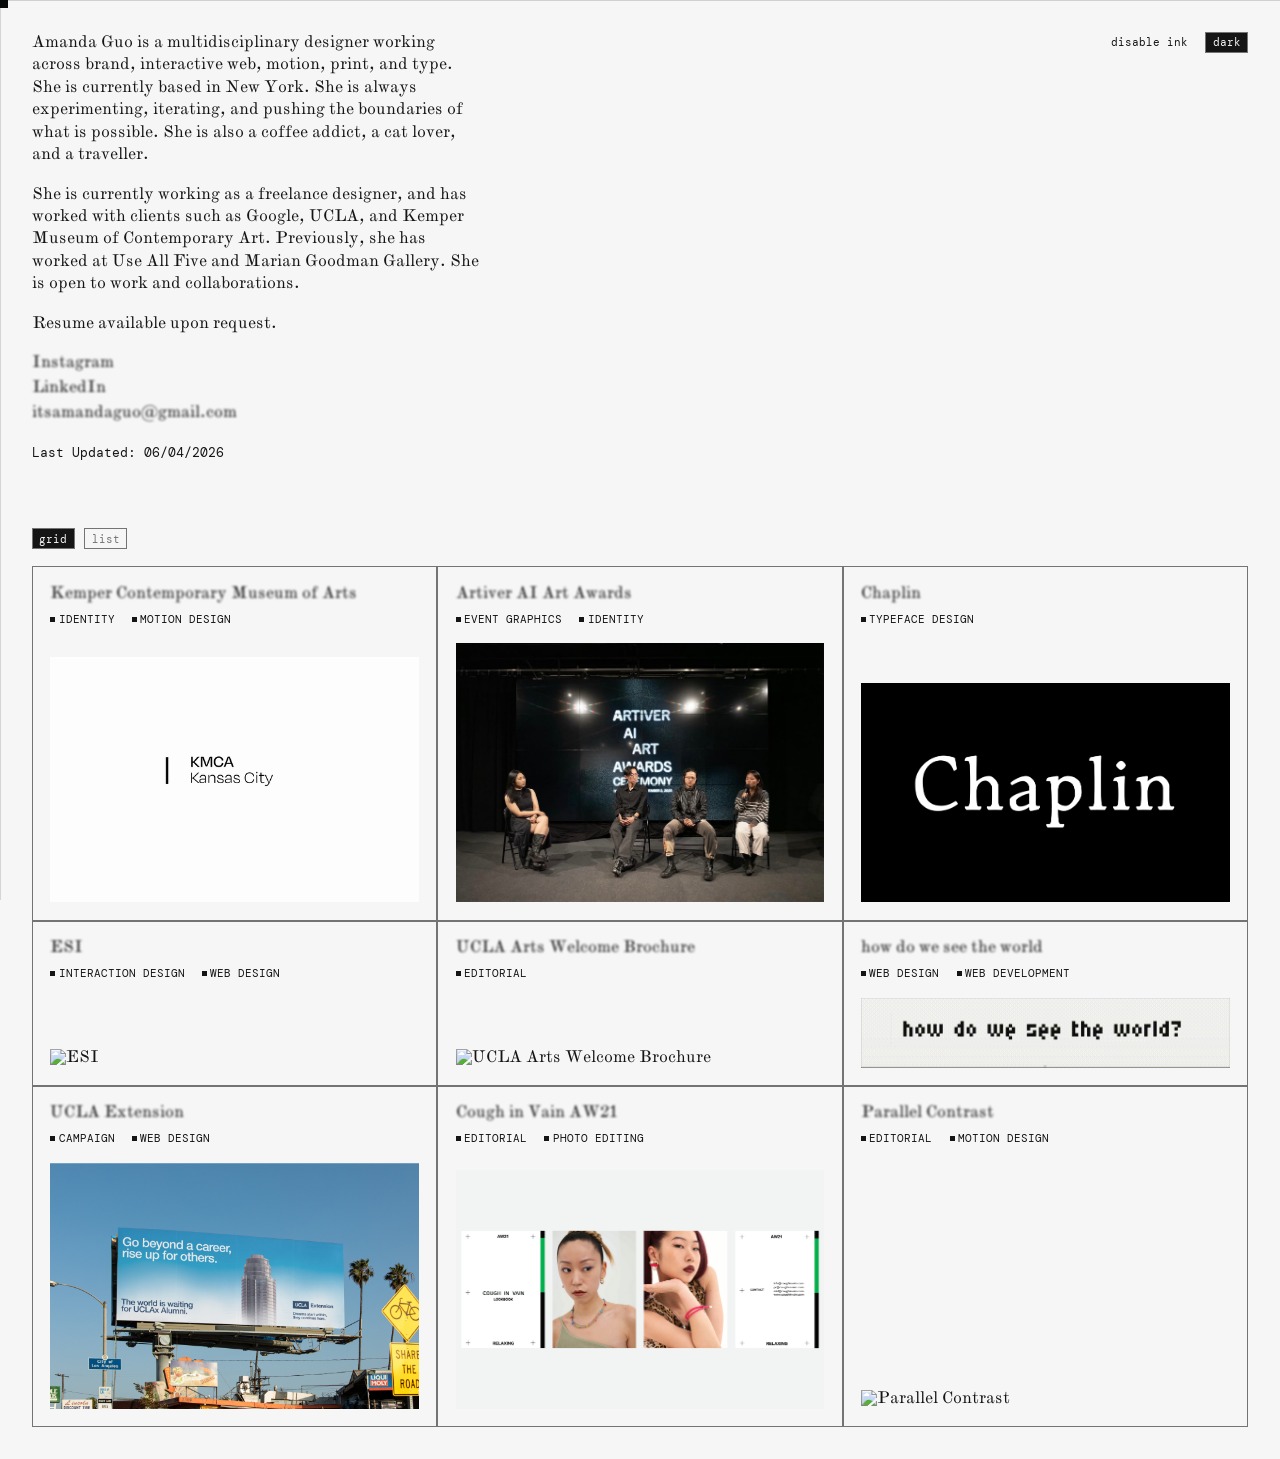
==== commit 34c80813: "Fix ink trail lag: move filter from per-stamp to container, reduce octaves Apply ink-stamp-soft filt" ====
--- a/index.html
+++ b/index.html
@@ -22,15 +22,18 @@
 		<svg id="ink-filters" style="position:absolute;width:0;height:0;overflow:hidden" aria-hidden="true">
 			<defs>
 				<filter id="ink-liquid-edge" x="-60%" y="-60%" width="220%" height="220%">
-					<feTurbulence type="fractalNoise" baseFrequency="0.03" numOctaves="20" seed="8" result="noise"/>
-					<feDisplacementMap in="SourceGraphic" in2="noise" scale="120" xChannelSelector="R" yChannelSelector="G" result="displaced"/>
+					<feTurbulence type="fractalNoise" baseFrequency="0.03" numOctaves="3" seed="8" result="noise"/>
+					<feDisplacementMap in="SourceGraphic" in2="noise" scale="50" xChannelSelector="R" yChannelSelector="G" result="displaced"/>
 					<feGaussianBlur stdDeviation="2" in="displaced"/>
 				</filter>
-				<mask id="ink-mask-1" maskUnits="userSpaceOnUse" x="0" y="0" width="9999" height="9999"><g id="ink-g-1" transform="translate(-9999,-9999)"><ellipse id="ink-mc-1" cx="0" cy="0" rx="1" ry="1" fill="white" filter="url(#ink-liquid-edge)"/></g></mask>
-				<mask id="ink-mask-2" maskUnits="userSpaceOnUse" x="0" y="0" width="9999" height="9999"><g id="ink-g-2" transform="translate(-9999,-9999)"><ellipse id="ink-mc-2" cx="0" cy="0" rx="1" ry="1" fill="white" filter="url(#ink-liquid-edge)"/></g></mask>
-				<mask id="ink-mask-3" maskUnits="userSpaceOnUse" x="0" y="0" width="9999" height="9999"><g id="ink-g-3" transform="translate(-9999,-9999)"><ellipse id="ink-mc-3" cx="0" cy="0" rx="1" ry="1" fill="white" filter="url(#ink-liquid-edge)"/></g></mask>
-				<mask id="ink-mask-4" maskUnits="userSpaceOnUse" x="0" y="0" width="9999" height="9999"><g id="ink-g-4" transform="translate(-9999,-9999)"><ellipse id="ink-mc-4" cx="0" cy="0" rx="1" ry="1" fill="white" filter="url(#ink-liquid-edge)"/></g></mask>
-				<mask id="ink-mask-5" maskUnits="userSpaceOnUse" x="0" y="0" width="9999" height="9999"><g id="ink-g-5" transform="translate(-9999,-9999)"><ellipse id="ink-mc-5" cx="0" cy="0" rx="1" ry="1" fill="white" filter="url(#ink-liquid-edge)"/></g></mask>
+				<filter id="ink-stamp-soft" x="-20%" y="-20%" width="140%" height="140%">
+					<feGaussianBlur stdDeviation="8"/>
+				</filter>
+				<mask id="ink-mask-1" maskUnits="userSpaceOnUse" x="0" y="0" width="9999" height="9999"><g id="ink-stamps-1"/></mask>
+				<mask id="ink-mask-2" maskUnits="userSpaceOnUse" x="0" y="0" width="9999" height="9999"><g id="ink-stamps-2"/></mask>
+				<mask id="ink-mask-3" maskUnits="userSpaceOnUse" x="0" y="0" width="9999" height="9999"><g id="ink-stamps-3"/></mask>
+				<mask id="ink-mask-4" maskUnits="userSpaceOnUse" x="0" y="0" width="9999" height="9999"><g id="ink-stamps-4"/></mask>
+				<mask id="ink-mask-5" maskUnits="userSpaceOnUse" x="0" y="0" width="9999" height="9999"><g id="ink-stamps-5"/></mask>
 				<filter id="ink-1" color-interpolation-filters="sRGB" x="-30%" y="-30%" width="160%" height="160%">
 					<feMorphology operator="dilate" radius="0.1" in="SourceGraphic" result="m"/>
 					<feGaussianBlur stdDeviation="0.1" in="m"/>
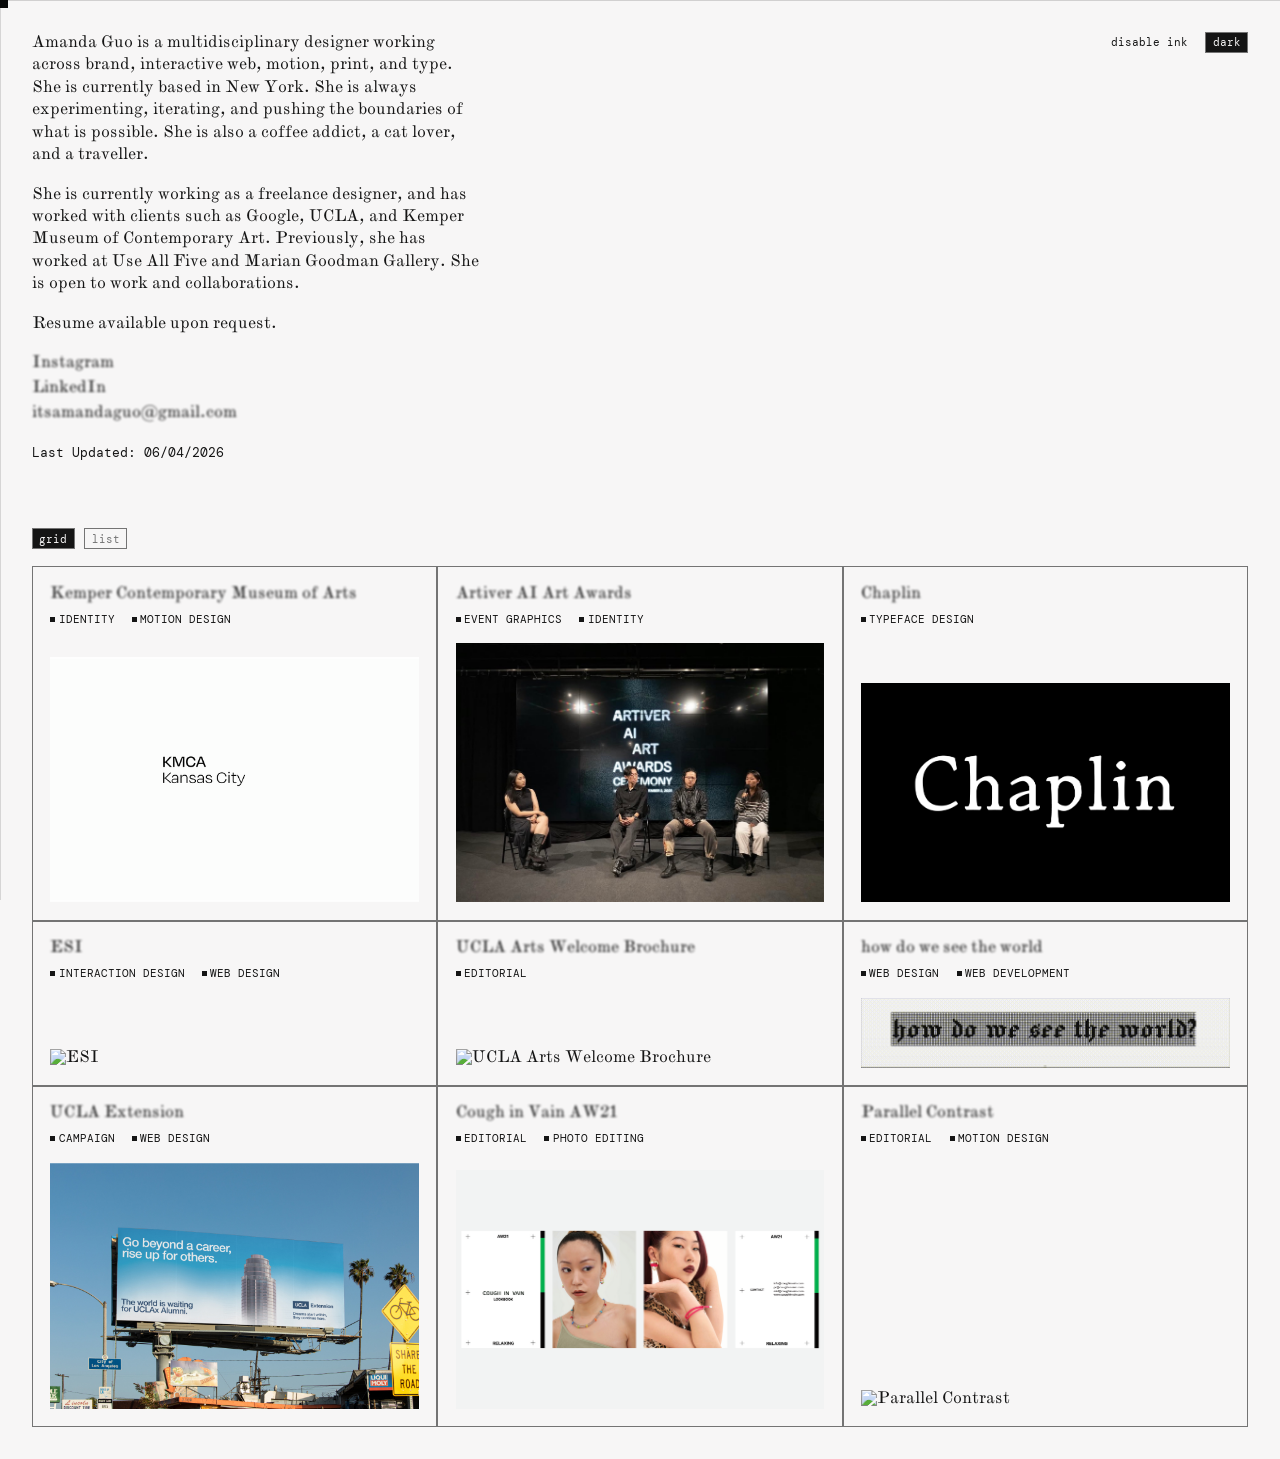
==== commit 88b86c41: "Tone down ink bleed effect across all filter levels Reduce feMorphology dilate radius and feGaussian" ====
--- a/index.html
+++ b/index.html
@@ -35,24 +35,24 @@
 				<mask id="ink-mask-4" maskUnits="userSpaceOnUse" x="0" y="0" width="9999" height="9999"><g id="ink-stamps-4"/></mask>
 				<mask id="ink-mask-5" maskUnits="userSpaceOnUse" x="0" y="0" width="9999" height="9999"><g id="ink-stamps-5"/></mask>
 				<filter id="ink-1" color-interpolation-filters="sRGB" x="-30%" y="-30%" width="160%" height="160%">
-					<feMorphology operator="dilate" radius="0.1" in="SourceGraphic" result="m"/>
-					<feGaussianBlur stdDeviation="0.1" in="m"/>
+					<feMorphology operator="dilate" radius="0.06" in="SourceGraphic" result="m"/>
+					<feGaussianBlur stdDeviation="0.06" in="m"/>
 				</filter>
 				<filter id="ink-2" color-interpolation-filters="sRGB" x="-30%" y="-30%" width="160%" height="160%">
-					<feMorphology operator="dilate" radius="0.4" in="SourceGraphic" result="m"/>
+					<feMorphology operator="dilate" radius="0.25" in="SourceGraphic" result="m"/>
+					<feGaussianBlur stdDeviation="0.13" in="m"/>
+				</filter>
+				<filter id="ink-3" color-interpolation-filters="sRGB" x="-30%" y="-30%" width="160%" height="160%">
+					<feMorphology operator="dilate" radius="0.5" in="SourceGraphic" result="m"/>
 					<feGaussianBlur stdDeviation="0.2" in="m"/>
 				</filter>
-				<filter id="ink-3" color-interpolation-filters="sRGB" x="-30%" y="-30%" width="160%" height="160%">
-					<feMorphology operator="dilate" radius="0.8" in="SourceGraphic" result="m"/>
-					<feGaussianBlur stdDeviation="0.3" in="m"/>
-				</filter>
 				<filter id="ink-4" color-interpolation-filters="sRGB" x="-30%" y="-30%" width="160%" height="160%">
-					<feMorphology operator="dilate" radius="1.2" in="SourceGraphic" result="m"/>
-					<feGaussianBlur stdDeviation="0.4" in="m"/>
+					<feMorphology operator="dilate" radius="0.75" in="SourceGraphic" result="m"/>
+					<feGaussianBlur stdDeviation="0.25" in="m"/>
 				</filter>
 				<filter id="ink-5" color-interpolation-filters="sRGB" x="-30%" y="-30%" width="160%" height="160%">
-					<feMorphology operator="dilate" radius="1.6" in="SourceGraphic" result="m"/>
-					<feGaussianBlur stdDeviation="0.5" in="m"/>
+					<feMorphology operator="dilate" radius="1.0" in="SourceGraphic" result="m"/>
+					<feGaussianBlur stdDeviation="0.33" in="m"/>
 				</filter>
 			</defs>
 		</svg>
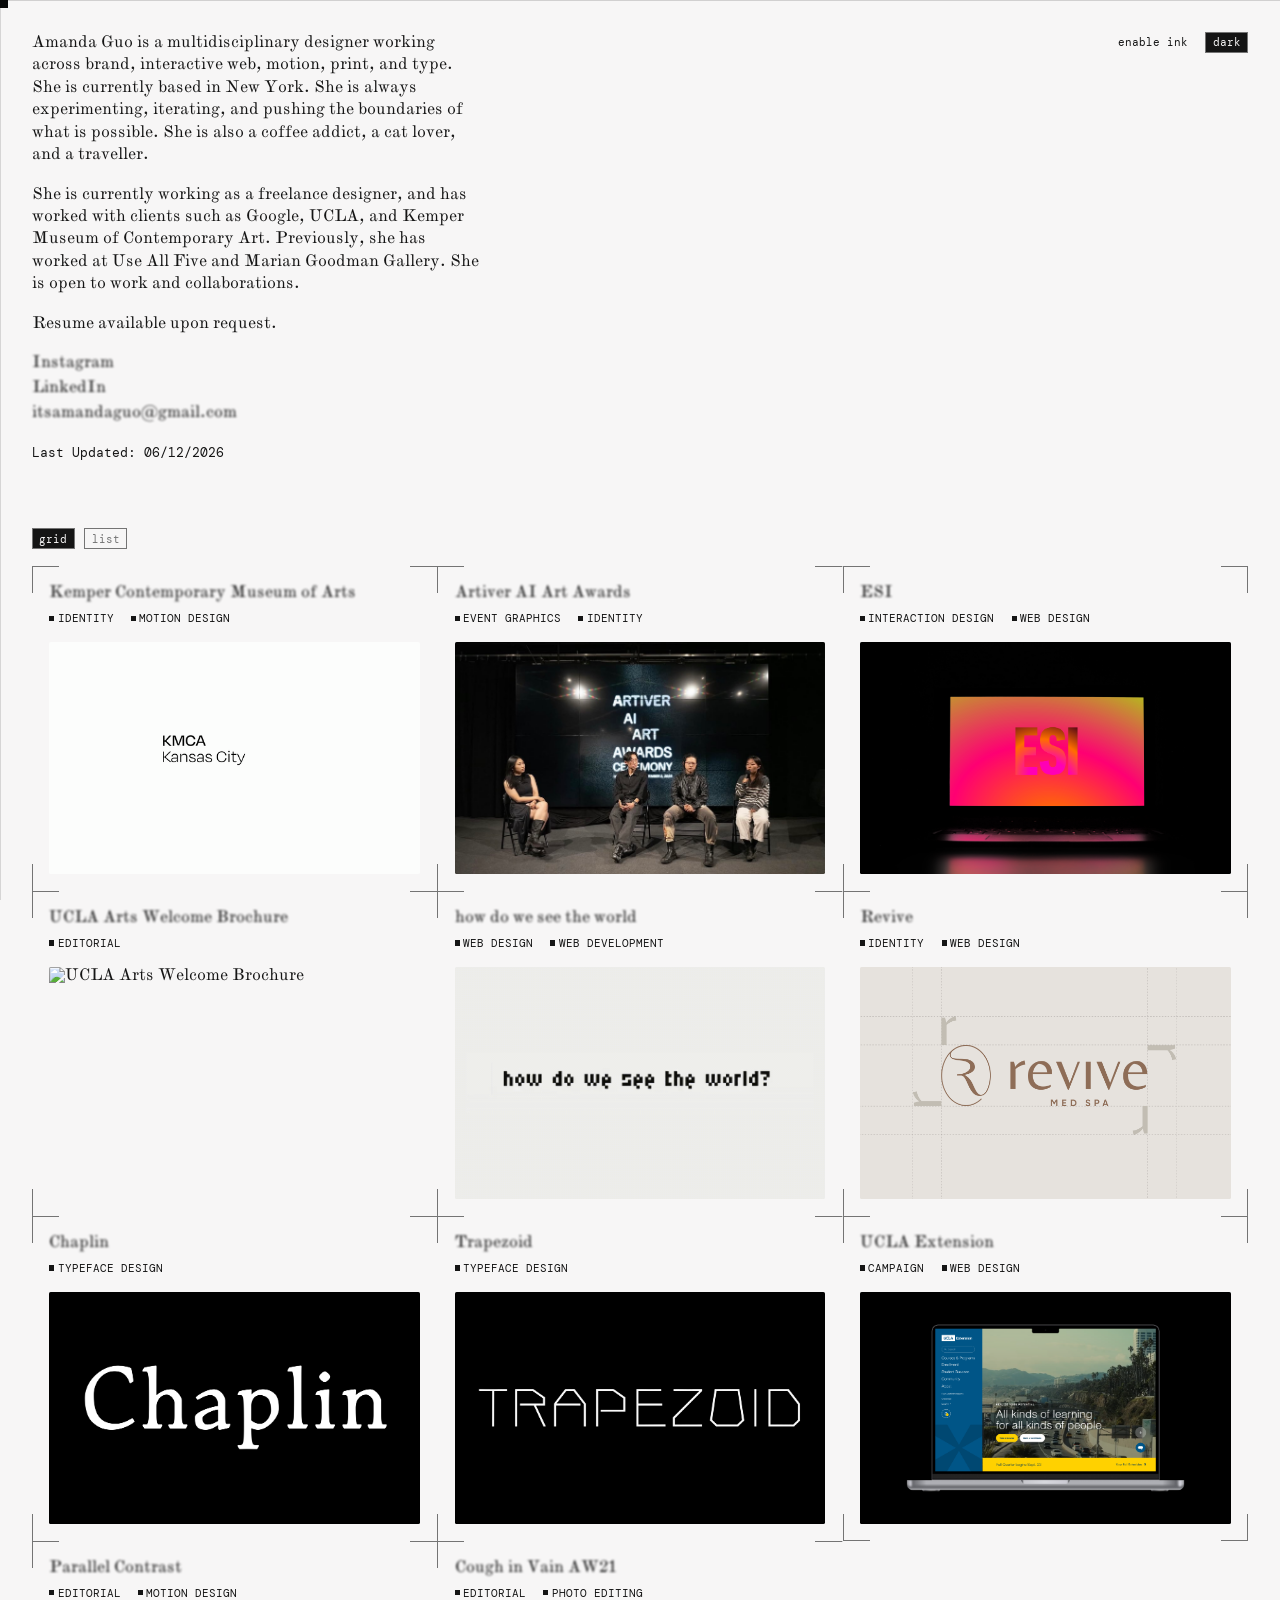
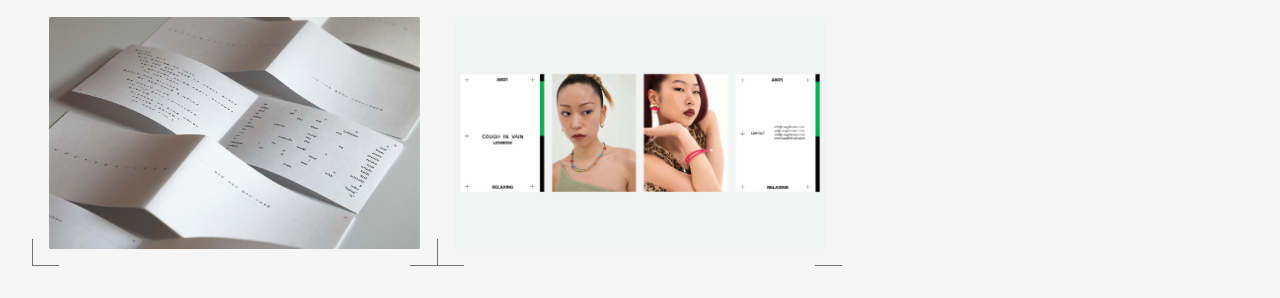
==== commit 51c9f543: "Enforce consistent cover image aspect ratio with overflow clipping Wraps .img-static in a div with o" ====
--- a/index.html
+++ b/index.html
@@ -66,7 +66,7 @@
 
 	
 		<header>
-			<button id="ink-clear">disable ink</button>
+			<button id="ink-toggle">enable ink</button>
 			<button id="theme-toggle"></button>
 		</header>
 
@@ -97,7 +97,7 @@
 					</a>
 				</section>
 
-				<time datetime="2026-06-04">Last Updated: 06/04/2026</time>
+				<time datetime="2026-06-04">Last Updated: 06/12/2026</time>
 			</section>
 			
 
--- a/style.css
+++ b/style.css
@@ -128,6 +128,17 @@
     }
 }
 
+#ink-toggle {
+    all: unset;
+    cursor: none;
+    font-family: var(--mono);
+    font-size: var(--caption-copy);
+
+    @media (width < 700px) {
+        display: none;
+    }
+}
+
 .ink-ring {
     position: fixed;
     inset: 0;
@@ -231,7 +242,22 @@
             padding-inline: var(--space-bar-2);
             display: flex;
             color: var(--secondary-color);
-            border: var(--button-style);
+            position: relative;
+            --_cc: light-dark(var(--light-secondary-color), var(--dark-secondary-color));
+            --_cs: 3vh;
+
+            /* top + left strokes only — right/bottom added per outer edge below */
+            &::before {
+                content: '';
+                position: absolute;
+                inset: 0;
+                pointer-events: none;
+                background:
+                    linear-gradient(to right,  var(--_cc) var(--_cs), transparent var(--_cs)) top    left  / 100% 1px no-repeat,
+                    linear-gradient(to bottom, var(--_cc) var(--_cs), transparent var(--_cs)) top    left  / 1px 100% no-repeat,
+                    linear-gradient(to left,   var(--_cc) var(--_cs), transparent var(--_cs)) top    right / 100% 1px no-repeat,
+                    linear-gradient(to top,    var(--_cc) var(--_cs), transparent var(--_cs)) bottom left  / 1px 100% no-repeat;
+            }
 
             transition: background-color 400ms cubic-bezier(0.165, 0.84, 0.44, 1);
 
@@ -262,6 +288,8 @@
                     opacity: 0;
                     position: fixed;
                     width: 20rem;
+                    aspect-ratio: 8 / 5;
+                    object-fit: cover;
                     scale: 0.9;
                     translate: -50% -50%;
                     transition: opacity 300ms ease-in-out, scale 300ms ease-in-out;
@@ -271,10 +299,19 @@
                 .img-static{
                     pointer-events: none;
                     border-radius: var(--button-corner);
+                    overflow: hidden;
                     opacity: 1;
                     width: 100%;
+                    aspect-ratio: 8 / 5;
                     margin-block-start: var(--space-bar-2);
                     transition: opacity 300ms ease-in-out;
+
+                    img {
+                        width: 100%;
+                        height: 100%;
+                        object-fit: cover;
+                        display: block;
+                    }
                 }
 
                 @media(width<700px){
@@ -345,8 +382,55 @@
             }
         }
 
+        /* 3-col: right verticals + bottom strokes on outer edges only */
+        @media(width >= 1100px) {
+            .card:nth-child(3n)::after {
+                content: '';
+                position: absolute;
+                inset: 0;
+                pointer-events: none;
+                background:
+                    linear-gradient(to bottom, var(--_cc) var(--_cs), transparent var(--_cs)) top    right / 1px 100% no-repeat,
+                    linear-gradient(to top,    var(--_cc) var(--_cs), transparent var(--_cs)) bottom right / 1px 100% no-repeat;
+            }
+            .card:nth-last-child(-n+3)::after {
+                content: '';
+                position: absolute;
+                inset: 0;
+                pointer-events: none;
+                background:
+                    linear-gradient(to right, var(--_cc) var(--_cs), transparent var(--_cs)) bottom left  / 100% 1px no-repeat,
+                    linear-gradient(to left,  var(--_cc) var(--_cs), transparent var(--_cs)) bottom right / 100% 1px no-repeat;
+            }
+            .card:nth-child(3n):nth-last-child(-n+3)::after {
+                background:
+                    linear-gradient(to bottom, var(--_cc) var(--_cs), transparent var(--_cs)) top    right / 1px 100% no-repeat,
+                    linear-gradient(to top,    var(--_cc) var(--_cs), transparent var(--_cs)) bottom right / 1px 100% no-repeat,
+                    linear-gradient(to right,  var(--_cc) var(--_cs), transparent var(--_cs)) bottom left  / 100% 1px no-repeat,
+                    linear-gradient(to left,   var(--_cc) var(--_cs), transparent var(--_cs)) bottom right / 100% 1px no-repeat;
+            }
+        }
+
         @media(width<700px){
             grid-template-columns: 1fr;
+
+            /* 1-col: every card needs right verticals; only last needs bottom */
+            .card::after {
+                content: '';
+                position: absolute;
+                inset: 0;
+                pointer-events: none;
+                background:
+                    linear-gradient(to bottom, var(--_cc) var(--_cs), transparent var(--_cs)) top    right / 1px 100% no-repeat,
+                    linear-gradient(to top,    var(--_cc) var(--_cs), transparent var(--_cs)) bottom right / 1px 100% no-repeat;
+            }
+            .card:nth-last-child(1)::after {
+                background:
+                    linear-gradient(to bottom, var(--_cc) var(--_cs), transparent var(--_cs)) top    right / 1px 100% no-repeat,
+                    linear-gradient(to top,    var(--_cc) var(--_cs), transparent var(--_cs)) bottom right / 1px 100% no-repeat,
+                    linear-gradient(to right,  var(--_cc) var(--_cs), transparent var(--_cs)) bottom left  / 100% 1px no-repeat,
+                    linear-gradient(to left,   var(--_cc) var(--_cs), transparent var(--_cs)) bottom right / 100% 1px no-repeat;
+            }
 
             &[data-view="list"] {
                 grid-template-columns: 1fr;
@@ -382,6 +466,33 @@
 
         @media(700px <= width < 1100px){
             grid-template-columns: repeat(2, 1fr);
+
+            /* 2-col: right verticals + bottom strokes on outer edges only */
+            .card:nth-child(2n)::after {
+                content: '';
+                position: absolute;
+                inset: 0;
+                pointer-events: none;
+                background:
+                    linear-gradient(to bottom, var(--_cc) var(--_cs), transparent var(--_cs)) top    right / 1px 100% no-repeat,
+                    linear-gradient(to top,    var(--_cc) var(--_cs), transparent var(--_cs)) bottom right / 1px 100% no-repeat;
+            }
+            .card:nth-last-child(-n+2)::after {
+                content: '';
+                position: absolute;
+                inset: 0;
+                pointer-events: none;
+                background:
+                    linear-gradient(to right, var(--_cc) var(--_cs), transparent var(--_cs)) bottom left  / 100% 1px no-repeat,
+                    linear-gradient(to left,  var(--_cc) var(--_cs), transparent var(--_cs)) bottom right / 100% 1px no-repeat;
+            }
+            .card:nth-child(2n):nth-last-child(-n+2)::after {
+                background:
+                    linear-gradient(to bottom, var(--_cc) var(--_cs), transparent var(--_cs)) top    right / 1px 100% no-repeat,
+                    linear-gradient(to top,    var(--_cc) var(--_cs), transparent var(--_cs)) bottom right / 1px 100% no-repeat,
+                    linear-gradient(to right,  var(--_cc) var(--_cs), transparent var(--_cs)) bottom left  / 100% 1px no-repeat,
+                    linear-gradient(to left,   var(--_cc) var(--_cs), transparent var(--_cs)) bottom right / 100% 1px no-repeat;
+            }
         }
 
         &[data-view="list"] {
@@ -390,6 +501,9 @@
             .card {
                 flex-direction: row;
                 align-items: center;
+                background-image: none;
+                border: var(--button-style);
+                &::before, &::after { display: none; }
                 justify-content: space-between;
                 padding-block: var(--space-bar-1);
 
@@ -748,7 +862,7 @@
         display: grid;
         gap: var(--space-bar-2);
 
-        img {
+        img, video {
             width: 100%;
             border-radius: var(--button-corner);
             display: block;
@@ -772,7 +886,7 @@
         align-items: start;
 
         .win-caption { order: 0; }
-        img { order: 1; }
+        img, video { order: 1; }
     }
 
     /* layout: beside-left — image left, caption right */
@@ -780,7 +894,7 @@
         grid-template-columns: 1.4fr 1fr;
         align-items: start;
 
-        img { order: 0; }
+        img, video { order: 0; }
         .win-caption { order: 1; }
     }
 
@@ -793,7 +907,7 @@
             order: 0;
             padding-block-start: var(--space-bar-1);
         }
-        img {
+        img, video {
             order: 1;
         }
     }
@@ -809,7 +923,7 @@
         position: relative;
         display: block;
 
-        img { width: 100%; }
+        img, video { width: 100%; }
 
         .win-caption {
             position: absolute;
@@ -829,7 +943,7 @@
         .win-gallery-item.layout-double {
             grid-template-columns: 1fr;
 
-            img, .win-caption { order: unset; }
+            img, video, .win-caption { order: unset; }
         }
     }
 }
